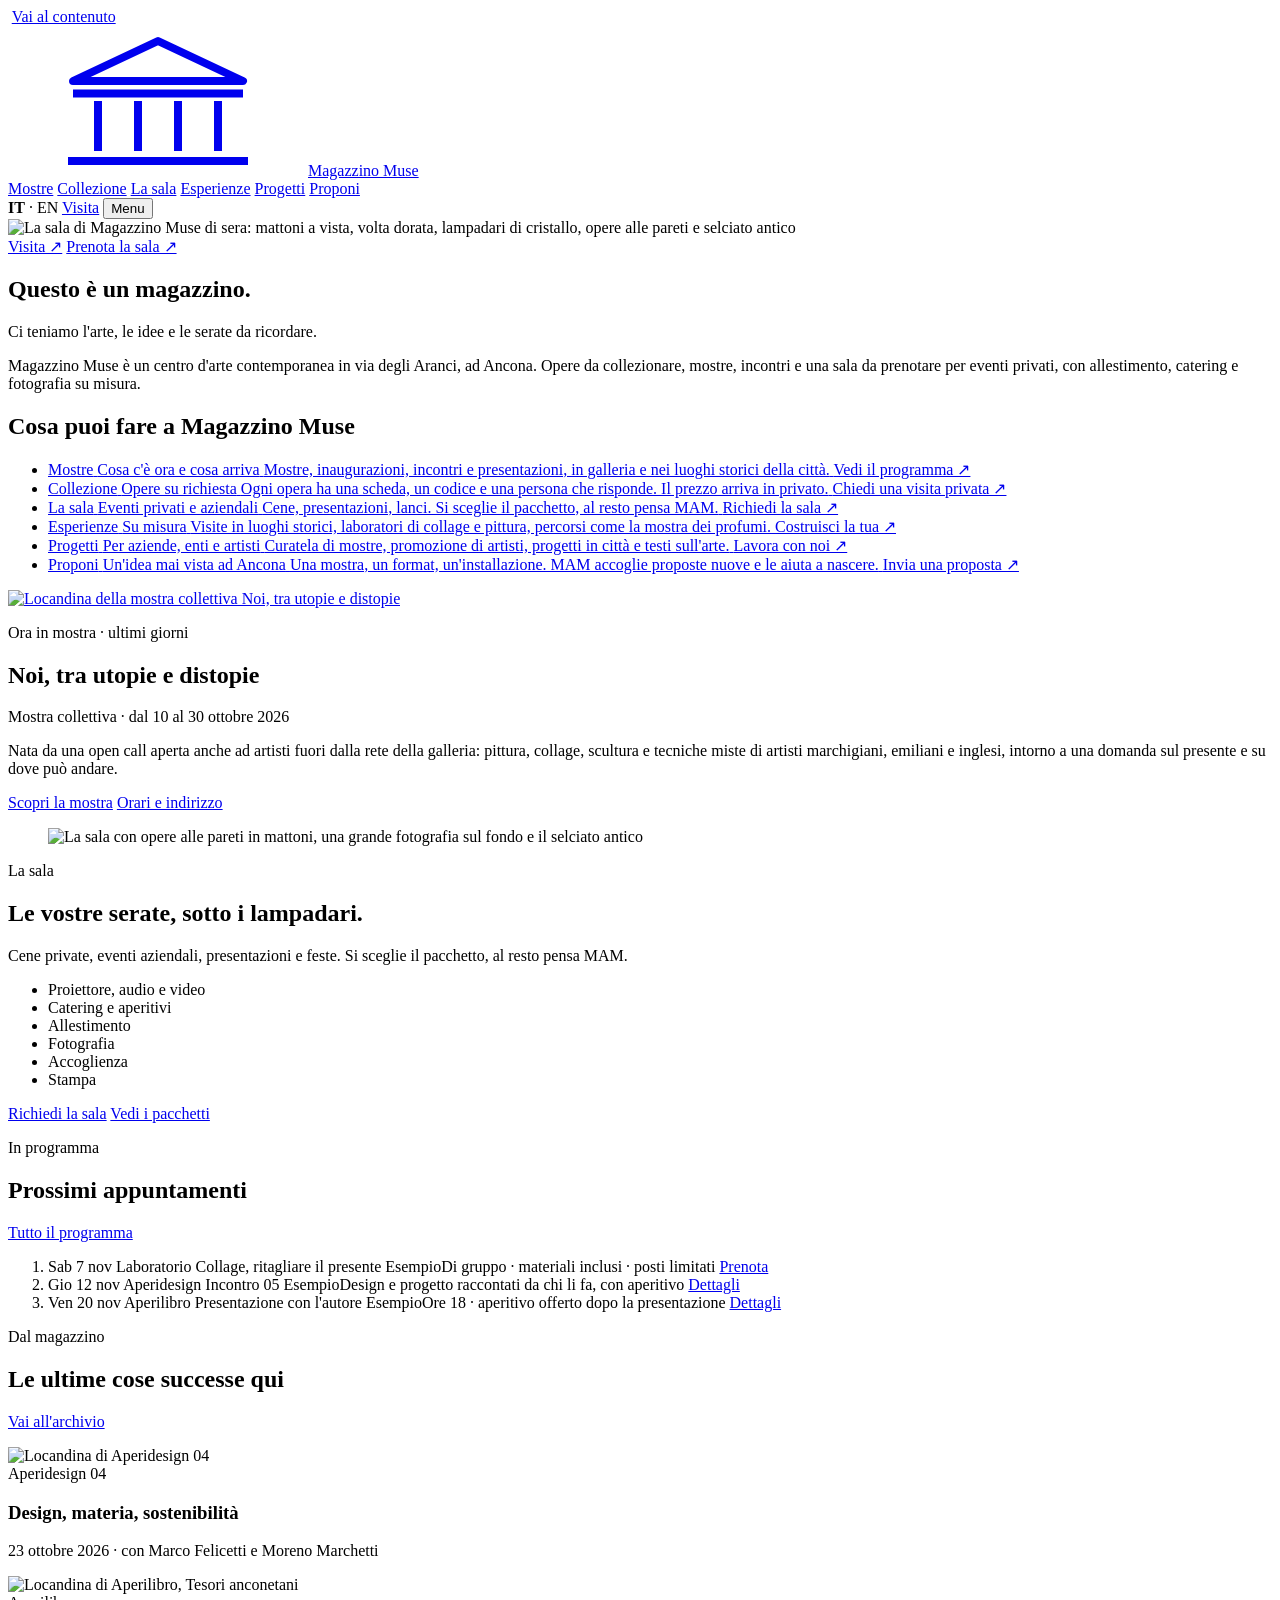
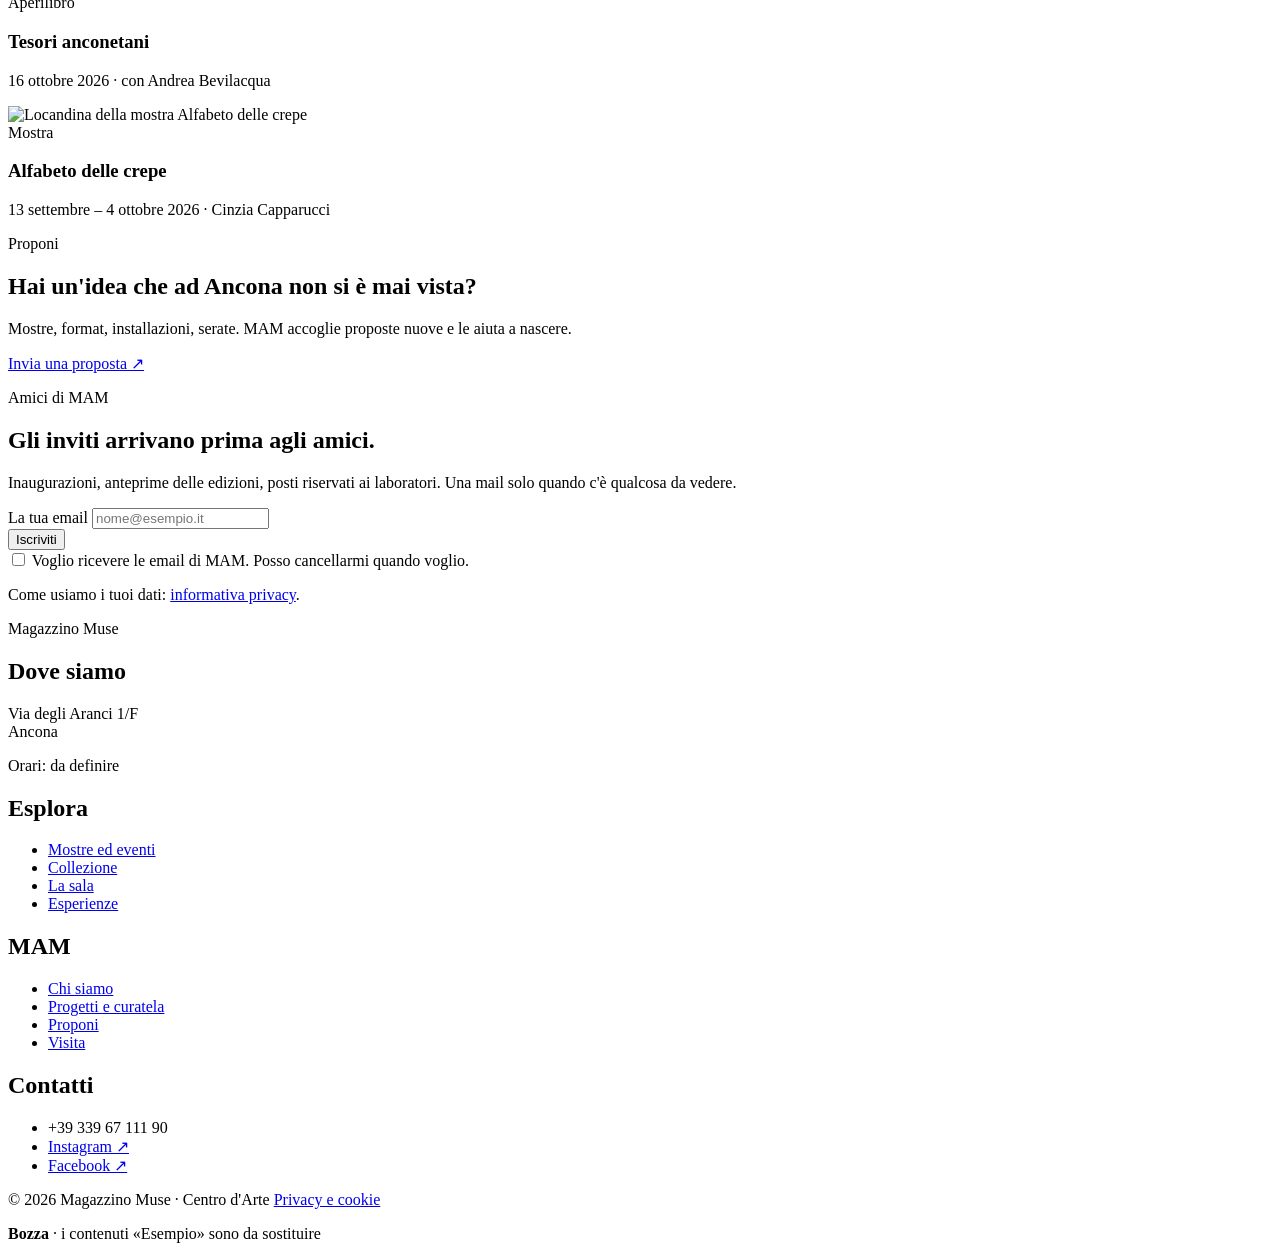
==== index.html @ 01284a5b "Anteprima del sito di Magazzino Muse Co-Authored-By: Claude Opus 5.5 <noreply@anthropic.com>" ====
<!doctype html>
<html lang="it">
<head>
<meta charset="utf-8">
<meta name="viewport" content="width=device-width, initial-scale=1, viewport-fit=cover">
<title>Magazzino Muse · Centro d'arte ad Ancona</title>
<meta name="description" content="Mostre, opere da collezionare, esperienze e una sala per eventi privati in via degli Aranci, ad Ancona.">
<meta name="robots" content="noindex, nofollow">
<meta name="referrer" content="strict-origin-when-cross-origin">
<meta http-equiv="Content-Security-Policy" content="default-src 'none'; script-src https://alelan122.github.io/mam-sito-anteprima/assets/; style-src https://alelan122.github.io/mam-sito-anteprima/assets/; font-src https://alelan122.github.io/mam-sito-anteprima/assets/; img-src https://alelan122.github.io/mam-sito-anteprima/img/; connect-src 'none'; form-action 'none'; base-uri 'none'; object-src 'none'; frame-src 'none'">
<link rel="preload" href="assets/fonts/bricolage-grotesque.woff2" as="font" type="font/woff2" crossorigin>
<link rel="stylesheet" href="assets/style.css">
<script src="assets/site.js" defer></script>
</head>
<body class="home">
<svg class="simboli" width="0" height="0" aria-hidden="true">
  <symbol id="tempio" viewBox="0 0 40 30">
    <path d="M3 11 L20 3 L37 11 Z M3 13.5 H37 M8 15 V25 M16 15 V25 M24 15 V25 M32 15 V25 M2 27 H38" fill="none" stroke="currentColor" stroke-width="1.6" stroke-linejoin="round"/>
  </symbol>
</svg>
<a class="salta" href="#contenuto">Vai al contenuto</a>
<noscript><p class="avviso-js">Per menu, filtri e moduli serve JavaScript. Puoi chiamarci al +39 339 67 111 90.</p></noscript>

<header class="testata" data-testata>
  <div class="wrap testata__riga">
    <a class="marchio" href="index.html" aria-label="Magazzino Muse, torna alla home">
      <svg aria-hidden="true"><use href="#tempio"/></svg><span>Magazzino Muse</span>
    </a>
    <nav class="nav" aria-label="Principale">
      <a href="mostre.html">Mostre</a>
      <a href="collezione.html">Collezione</a>
      <a href="sala.html">La sala</a>
      <a href="esperienze.html">Esperienze</a>
      <a href="progetti.html">Progetti</a>
      <a href="proponi.html">Proponi</a>
    </nav>
    <div class="testata__azioni">
      <span class="lingua" title="La versione inglese arriverà dopo"><b>IT</b> <span>· EN</span></span>
      <a class="pill pill--piccola" href="visita.html">Visita</a>
      <button class="menu-btn" type="button" aria-expanded="false" aria-controls="menu">Menu</button>
    </div>
  </div>
</header>

<div class="menu" id="menu" hidden>
  <div class="wrap menu__corpo">
    <ul class="menu__lista">
      <li><a href="mostre.html"><span>Mostre ed eventi</span><small>Cosa c'è ora e cosa arriva</small></a></li>
      <li><a href="collezione.html"><span>Collezione</span><small>Opere ed edizioni da collezionare</small></a></li>
      <li><a href="sala.html"><span>La sala</span><small>Eventi privati e aziendali</small></a></li>
      <li><a href="esperienze.html"><span>Esperienze</span><small>Laboratori, visite, percorsi su misura</small></a></li>
      <li><a href="progetti.html"><span>Progetti e curatela</span><small>Per aziende, enti e artisti</small></a></li>
      <li><a href="proponi.html"><span>Proponi</span><small>Open call e idee nuove</small></a></li>
    </ul>
    <div class="menu__lato">
      <a class="pill" href="visita.html">Visita ↗</a>
      <a class="pill" href="sala.html#richiesta">Prenota la sala ↗</a>
      <p>Via degli Aranci 1/F, Ancona<br>+39 339 67 111 90</p>
      <a class="freccia" href="chi-siamo.html">Chi siamo</a>
    </div>
  </div>
</div>

<main id="contenuto">
<section class="hero" aria-labelledby="t-hero">
  <img class="hero__foto" src="img/sala-volta.jpg" alt="La sala di Magazzino Muse di sera: mattoni a vista, volta dorata, lampadari di cristallo, opere alle pareti e selciato antico" fetchpriority="high">
  <div class="wrap hero__corpo">
    <div class="hero__azioni">
      <a class="pill" href="visita.html">Visita ↗</a>
      <a class="pill" href="sala.html#richiesta">Prenota la sala ↗</a>
    </div>
    <div>
      <h1 id="t-hero">Questo è un magazzino.</h1>
      <p class="hero__sotto">Ci teniamo l'arte, le idee e le serate da ricordare.</p>
      <p class="hero__intro">Magazzino Muse è un centro d'arte contemporanea in via degli Aranci, ad Ancona. Opere da collezionare, mostre, incontri e una sala da prenotare per eventi privati, con allestimento, catering e fotografia su misura.</p>
    </div>
  </div>
</section>

<section class="porte-fascia" aria-labelledby="t-porte">
  <h2 id="t-porte" class="solo-lettori">Cosa puoi fare a Magazzino Muse</h2>
  <div class="wrap">
    <ul class="porte">
      <li><a class="porta" href="mostre.html">
        <span class="etichetta">Mostre</span>
        <span class="porta__titolo">Cosa c'è ora e cosa arriva</span>
        <span class="porta__testo">Mostre, inaugurazioni, incontri e presentazioni, in galleria e nei luoghi storici della città.</span>
        <span class="pill pill--piccola">Vedi il programma ↗</span>
      </a></li>
      <li><a class="porta" href="collezione.html">
        <span class="etichetta">Collezione</span>
        <span class="porta__titolo">Opere su richiesta</span>
        <span class="porta__testo">Ogni opera ha una scheda, un codice e una persona che risponde. Il prezzo arriva in privato.</span>
        <span class="pill pill--piccola">Chiedi una visita privata ↗</span>
      </a></li>
      <li><a class="porta" href="sala.html">
        <span class="etichetta">La sala</span>
        <span class="porta__titolo">Eventi privati e aziendali</span>
        <span class="porta__testo">Cene, presentazioni, lanci. Si sceglie il pacchetto, al resto pensa MAM.</span>
        <span class="pill pill--piccola">Richiedi la sala ↗</span>
      </a></li>
      <li><a class="porta" href="esperienze.html">
        <span class="etichetta">Esperienze</span>
        <span class="porta__titolo">Su misura</span>
        <span class="porta__testo">Visite in luoghi storici, laboratori di collage e pittura, percorsi come la mostra dei profumi.</span>
        <span class="pill pill--piccola">Costruisci la tua ↗</span>
      </a></li>
      <li><a class="porta" href="progetti.html">
        <span class="etichetta">Progetti</span>
        <span class="porta__titolo">Per aziende, enti e artisti</span>
        <span class="porta__testo">Curatela di mostre, promozione di artisti, progetti in città e testi sull'arte.</span>
        <span class="pill pill--piccola">Lavora con noi ↗</span>
      </a></li>
      <li><a class="porta" href="proponi.html">
        <span class="etichetta">Proponi</span>
        <span class="porta__titolo">Un'idea mai vista ad Ancona</span>
        <span class="porta__testo">Una mostra, un format, un'installazione. MAM accoglie proposte nuove e le aiuta a nascere.</span>
        <span class="pill pill--piccola">Invia una proposta ↗</span>
      </a></li>
    </ul>
  </div>
</section>

<section class="sezione" aria-labelledby="t-ora">
  <div class="wrap ora__griglia">
    <a class="ora__locandina" href="mostre.html#ora" aria-label="Scopri la mostra Noi, tra utopie e distopie">
      <img src="img/locandina-noi.jpg" alt="Locandina della mostra collettiva Noi, tra utopie e distopie" loading="lazy">
    </a>
    <div class="ora__testo">
      <p class="etichetta"><span class="punto" aria-hidden="true"></span>Ora in mostra · ultimi giorni</p>
      <h2 id="t-ora" class="titolo">Noi, tra utopie e distopie</h2>
      <p class="meta">Mostra collettiva · dal 10 al 30 ottobre 2026</p>
      <p>Nata da una open call aperta anche ad artisti fuori dalla rete della galleria: pittura, collage, scultura e tecniche miste di artisti marchigiani, emiliani e inglesi, intorno a una domanda sul presente e su dove può andare.</p>
      <div class="azioni">
        <a class="pill pill--piena" href="mostre.html#ora">Scopri la mostra</a>
        <a class="freccia" href="visita.html"><span>Orari e indirizzo</span></a>
      </div>
    </div>
  </div>
</section>

<section class="sezione sezione--alt" aria-labelledby="t-sala">
  <div class="wrap split">
    <figure class="split__foto">
      <img src="img/sala-dettaglio.jpg" alt="La sala con opere alle pareti in mattoni, una grande fotografia sul fondo e il selciato antico" loading="lazy">
    </figure>
    <div class="split__testo">
      <p class="etichetta">La sala</p>
      <h2 id="t-sala" class="titolo">Le vostre serate, sotto i lampadari.</h2>
      <p>Cene private, eventi aziendali, presentazioni e feste. Si sceglie il pacchetto, al resto pensa MAM.</p>
      <ul class="servizi">
        <li>Proiettore, audio e video</li>
        <li>Catering e aperitivi</li>
        <li>Allestimento</li>
        <li>Fotografia</li>
        <li>Accoglienza</li>
        <li>Stampa</li>
      </ul>
      <div class="azioni">
        <a class="pill pill--piena" href="sala.html#richiesta">Richiedi la sala</a>
        <a class="freccia" href="sala.html#pacchetti"><span>Vedi i pacchetti</span></a>
      </div>
    </div>
  </div>
</section>

<section class="sezione" aria-labelledby="t-agenda">
  <div class="wrap">
    <div class="testa-sezione">
      <div>
        <p class="etichetta">In programma</p>
        <h2 id="t-agenda" class="titolo">Prossimi appuntamenti</h2>
      </div>
      <p class="testa-sezione__intro"><a class="freccia" href="mostre.html#programma"><span>Tutto il programma</span></a></p>
    </div>
    <ol class="righe">
      <li class="riga" data-serie="laboratori">
        <time datetime="2026-11-07">Sab 7 nov</time>
        <span class="serie">Laboratorio</span>
        <span class="riga__titolo">Collage, ritagliare il presente <span class="esempio">Esempio</span><span class="riga__info">Di gruppo · materiali inclusi · posti limitati</span></span>
        <a class="pill pill--piccola" href="esperienze.html#laboratori">Prenota</a>
      </li>
      <li class="riga" data-serie="aperidesign">
        <time datetime="2026-11-12">Gio 12 nov</time>
        <span class="serie">Aperidesign</span>
        <span class="riga__titolo">Incontro 05 <span class="esempio">Esempio</span><span class="riga__info">Design e progetto raccontati da chi li fa, con aperitivo</span></span>
        <a class="pill pill--piccola" href="mostre.html#programma">Dettagli</a>
      </li>
      <li class="riga" data-serie="aperilibro">
        <time datetime="2026-11-20">Ven 20 nov</time>
        <span class="serie">Aperilibro</span>
        <span class="riga__titolo">Presentazione con l'autore <span class="esempio">Esempio</span><span class="riga__info">Ore 18 · aperitivo offerto dopo la presentazione</span></span>
        <a class="pill pill--piccola" href="mostre.html#programma">Dettagli</a>
      </li>
    </ol>
  </div>
</section>

<section class="sezione sezione--alt" aria-labelledby="t-archivio">
  <div class="wrap">
    <div class="testa-sezione">
      <div>
        <p class="etichetta">Dal magazzino</p>
        <h2 id="t-archivio" class="titolo">Le ultime cose successe qui</h2>
      </div>
      <p class="testa-sezione__intro"><a class="freccia" href="mostre.html#archivio"><span>Vai all'archivio</span></a></p>
    </div>
    <div class="archivio">
      <article class="scheda" data-serie="aperidesign">
        <div class="scheda__img"><img src="img/post-aperidesign-04.jpg" alt="Locandina di Aperidesign 04" loading="lazy"></div>
        <span class="serie">Aperidesign 04</span>
        <h3 class="scheda__titolo">Design, materia, sostenibilità</h3>
        <p class="meta">23 ottobre 2026 · con Marco Felicetti e Moreno Marchetti</p>
      </article>
      <article class="scheda" data-serie="aperilibro">
        <div class="scheda__img"><img src="img/post-aperilibro.jpg" alt="Locandina di Aperilibro, Tesori anconetani" loading="lazy"></div>
        <span class="serie">Aperilibro</span>
        <h3 class="scheda__titolo">Tesori anconetani</h3>
        <p class="meta">16 ottobre 2026 · con Andrea Bevilacqua</p>
      </article>
      <article class="scheda" data-serie="mostre">
        <div class="scheda__img"><img src="img/post-alfabeto.jpg" alt="Locandina della mostra Alfabeto delle crepe" loading="lazy"></div>
        <span class="serie">Mostra</span>
        <h3 class="scheda__titolo">Alfabeto delle crepe</h3>
        <p class="meta">13 settembre – 4 ottobre 2026 · Cinzia Capparucci</p>
      </article>
    </div>
  </div>
</section>

<section class="sezione" aria-labelledby="t-invito">
  <div class="wrap invito__corpo">
    <div>
      <p class="etichetta">Proponi</p>
      <h2 id="t-invito" class="titolo">Hai un'idea che ad Ancona non si è mai vista?</h2>
    </div>
    <div class="amici__testo">
      <p>Mostre, format, installazioni, serate. MAM accoglie proposte nuove e le aiuta a nascere.</p>
      <div class="azioni"><a class="pill" href="proponi.html">Invia una proposta ↗</a></div>
    </div>
  </div>
</section>

<section class="sezione sezione--alt" id="amici" aria-labelledby="t-amici">
  <div class="wrap amici">
    <div class="amici__testo">
      <p class="etichetta">Amici di MAM</p>
      <h2 id="t-amici" class="titolo">Gli inviti arrivano prima agli amici.</h2>
      <p class="meta">Inaugurazioni, anteprime delle edizioni, posti riservati ai laboratori. Una mail solo quando c'è qualcosa da vedere.</p>
    </div>
    <form class="modulo" method="post" data-bozza="Grazie. Nella bozza il modulo non invia ancora nulla.">
      <div class="modulo-riga">
        <div class="campo">
          <label for="amici-email">La tua email</label>
          <input id="amici-email" name="email" type="email" autocomplete="email" placeholder="nome@esempio.it" required>
        </div>
        <button class="pill pill--piena" type="submit">Iscriviti</button>
      </div>
      <label class="consenso"><input type="checkbox" name="consenso-newsletter" required> Voglio ricevere le email di MAM. Posso cancellarmi quando voglio.</label>
      <p class="consenso">Come usiamo i tuoi dati: <a href="privacy.html">informativa privacy</a>.</p>
      <p class="esito" aria-live="polite"></p>
    </form>
  </div>
</section>
</main>

<footer class="piede">
  <div class="wrap">
    <p class="piede__marchio">Magazzino Muse</p>
    <div class="piede__griglia">
      <div>
        <h2>Dove siamo</h2>
        <p>Via degli Aranci 1/F<br>Ancona</p>
        <p class="piede__nota">Orari: da definire</p>
      </div>
      <div>
        <h2>Esplora</h2>
        <ul>
          <li><a href="mostre.html">Mostre ed eventi</a></li>
          <li><a href="collezione.html">Collezione</a></li>
          <li><a href="sala.html">La sala</a></li>
          <li><a href="esperienze.html">Esperienze</a></li>
        </ul>
      </div>
      <div>
        <h2>MAM</h2>
        <ul>
          <li><a href="chi-siamo.html">Chi siamo</a></li>
          <li><a href="progetti.html">Progetti e curatela</a></li>
          <li><a href="proponi.html">Proponi</a></li>
          <li><a href="visita.html">Visita</a></li>
        </ul>
      </div>
      <div>
        <h2>Contatti</h2>
        <ul>
          <li>+39 339 67 111 90</li>
          <li><a href="https://www.instagram.com/mam_magazzino_muse/" target="_blank" rel="noopener noreferrer">Instagram ↗</a></li>
          <li><a href="https://www.facebook.com/mam.magazzinomuse/" target="_blank" rel="noopener noreferrer">Facebook ↗</a></li>
        </ul>
      </div>
    </div>
    <div class="piede__fondo">
      <span>© 2026 Magazzino Muse · Centro d'Arte</span>
      <a href="privacy.html">Privacy e cookie</a>
    </div>
  </div>
</footer>

<p class="bozza"><b>Bozza</b><span> · i contenuti «Esempio» sono da sostituire</span></p>
</body>
</html>
---- assets/style.css ----
/* Magazzino Muse · bozza del sito
   Direzione "Cinematica": tutto scuro, foto a tutto schermo, un solo carattere,
   etichette oro, pillole a contorno, colonne divise da filetti sottili.
   I colori vengono dagli interni della galleria. */

/* Caratteri inclusi nel sito (niente richieste a Google Fonts). Licenza SIL Open Font License. */
@font-face {
  font-family: "Bricolage Grotesque";
  font-style: normal;
  font-weight: 300 700;
  font-display: swap;
  src: url("fonts/bricolage-grotesque.woff2") format("woff2");
}
@font-face {
  font-family: "Bodoni Moda";
  font-style: italic;
  font-weight: 400;
  font-display: swap;
  src: url("fonts/bodoni-moda.woff2") format("woff2");
}

:root {
  color-scheme: dark;

  /* Fondi e testi */
  --fondo: #17130F;         /* notte */
  --fondo-2: #1F1A16;       /* fasce alternate */
  --fondo-3: #29231E;       /* campi e superfici sollevate */
  --testo: #F7F4EF;         /* cristallo */
  --testo-2: rgba(247, 244, 239, 0.72);
  --testo-3: rgba(247, 244, 239, 0.52);
  --linea: rgba(247, 244, 239, 0.14);
  --linea-forte: rgba(247, 244, 239, 0.3);

  /* Materiali degli interni */
  --oro: #C4873F;           /* solo etichette e filetti */
  --mattone: #C09672;
  --noce: #714730;
  --malva: #96625F;
  --ferro: #221D19;
  --cristallo: #F7F4EF;
  --notte: #17130F;
  --errore: #E58D7C;
  --successo: #9CCBA5;

  /* Caratteri */
  --f-sans: "Bricolage Grotesque", "Helvetica Neue", Arial, sans-serif;
  --f-serif: "Bodoni Moda", Didot, "Bodoni 72", Georgia, serif;

  /* Spazi (scala 4/8) */
  --s-1: 4px; --s-2: 8px; --s-3: 12px; --s-4: 16px; --s-5: 24px; --s-6: 32px; --s-7: 48px; --s-8: 72px;
  --gutter: clamp(20px, 4vw, 48px);
  --max: 1320px;
  --raggio-campo: 10px;

  /* Movimento */
  --curva: cubic-bezier(0.32, 0.72, 0, 1);
  --rapido: 180ms;
}

/* ---------- Base ---------- */
*, *::before, *::after { box-sizing: border-box; }
html { -webkit-text-size-adjust: 100%; scroll-behavior: smooth; scroll-padding-top: 88px; background: var(--fondo); }
body {
  margin: 0;
  background: var(--fondo);
  color: var(--testo);
  font: 400 1.0625rem/1.55 var(--f-sans);
  -webkit-font-smoothing: antialiased;
}
body.menu-aperto { overflow: hidden; }
img { display: block; max-width: 100%; height: auto; }
a { color: inherit; }
h1, h2, h3, h4, p, figure { margin: 0; }
h1, h2, h3 { font-weight: 500; letter-spacing: -0.025em; line-height: 1.02; text-wrap: balance; }
b { font-weight: 600; }
[hidden] { display: none !important; }
:focus-visible { outline: 2px solid var(--oro); outline-offset: 3px; border-radius: 2px; }
.wrap {
  width: 100%;
  max-width: var(--max);
  margin-inline: auto;
  padding-left: max(var(--gutter), env(safe-area-inset-left, 0px));
  padding-right: max(var(--gutter), env(safe-area-inset-right, 0px));
}
.salta { position: absolute; left: -9999px; top: 0; }
.salta:focus { left: 16px; top: 16px; z-index: 100; background: var(--fondo-3); padding: 10px 14px; }
.simboli { position: absolute; width: 0; height: 0; overflow: hidden; }
.solo-lettori { position: absolute; width: 1px; height: 1px; overflow: hidden; clip: rect(0 0 0 0); white-space: nowrap; }

/* ---------- Testi ricorrenti ---------- */
.etichetta {
  display: inline-flex; align-items: center; gap: var(--s-2);
  font: 500 0.74rem/1.3 var(--f-sans); letter-spacing: 0.1em; text-transform: uppercase;
  color: var(--oro);
}
.punto { width: 8px; height: 8px; border-radius: 50%; background: var(--malva); box-shadow: 0 0 0 4px rgba(150, 98, 95, 0.28); }
.titolo { font-size: clamp(2rem, 4.4vw, 3.6rem); margin-top: var(--s-3); }
.titolo--solo { margin: 0 0 clamp(28px, 4vw, 40px); }
.meta { font-size: 0.95rem; color: var(--testo-2); }
.meta--spazio { margin-top: var(--s-4); }
.esempio {
  display: inline-block; vertical-align: middle; margin-left: var(--s-2);
  font: 600 0.64rem/1 var(--f-sans); letter-spacing: 0.08em; text-transform: uppercase;
  padding: 4px 6px; border: 1px dashed currentColor; border-radius: 4px; color: var(--mattone);
}

/* ---------- Pillole e link ---------- */
.pill {
  display: inline-flex; align-items: center; justify-content: center; gap: 0.4em;
  min-height: 44px; padding: 0 20px;
  border: 1.5px solid currentColor; border-radius: 999px; background: transparent; color: var(--testo);
  font: 600 0.76rem/1 var(--f-sans); letter-spacing: 0.06em; text-transform: uppercase;
  text-decoration: none; white-space: nowrap; cursor: pointer;
  transition: background-color var(--rapido) var(--curva), color var(--rapido) var(--curva), border-color var(--rapido) var(--curva);
}
.pill:hover { background: var(--cristallo); color: var(--notte); border-color: var(--cristallo); }
.pill--piena { background: var(--cristallo); color: var(--notte); border-color: var(--cristallo); }
.pill--piena:hover { background: var(--oro); color: var(--notte); border-color: var(--oro); }
.pill--piccola { min-height: 40px; padding: 0 16px; font-size: 0.7rem; }
.freccia {
  display: inline-flex; align-items: center; gap: 0.35em; min-height: 40px;
  font-weight: 600; font-size: 0.92rem; text-decoration: none;
}
.freccia::after { content: "→"; transition: transform var(--rapido) var(--curva); }
.freccia:hover::after { transform: translateX(4px); }
.freccia span { border-bottom: 1px solid var(--linea-forte); }
.freccia:hover span { border-color: var(--cristallo); }
.azioni { display: flex; flex-wrap: wrap; align-items: center; gap: var(--s-3) var(--s-5); margin-top: var(--s-3); }

/* ---------- Testata ---------- */
.testata {
  position: sticky; top: 0; z-index: 40;
  background: rgba(23, 19, 15, 0.9);
  -webkit-backdrop-filter: saturate(1.3) blur(12px); backdrop-filter: saturate(1.3) blur(12px);
  border-bottom: 1px solid var(--linea); color: var(--testo);
  transition: background-color var(--rapido) var(--curva), border-color var(--rapido) var(--curva);
}
.testata__riga { display: flex; align-items: center; justify-content: space-between; gap: var(--s-5); min-height: 72px; }
.marchio {
  display: inline-flex; align-items: center; gap: 10px; min-height: 44px;
  font-weight: 600; font-size: 0.84rem; letter-spacing: 0.12em; text-transform: uppercase;
  text-decoration: none; white-space: nowrap;
}
.marchio svg { width: 32px; height: 24px; flex: none; }
.nav { display: flex; gap: clamp(16px, 2vw, 28px); }
.nav a {
  position: relative; padding: 12px 0;
  font-size: 0.78rem; font-weight: 500; letter-spacing: 0.08em; text-transform: uppercase;
  text-decoration: none; color: var(--testo-2); transition: color var(--rapido) var(--curva);
}
.nav a::after {
  content: ""; position: absolute; left: 0; right: 0; bottom: 6px; height: 1px; background: var(--oro);
  transform: scaleX(0); transform-origin: left; transition: transform var(--rapido) var(--curva);
}
.nav a:hover, .nav a[aria-current="page"] { color: var(--testo); }
.nav a:hover::after, .nav a[aria-current="page"]::after { transform: scaleX(1); }
.testata__azioni { display: flex; align-items: center; gap: var(--s-4); }
.lingua { font-size: 0.76rem; letter-spacing: 0.08em; white-space: nowrap; }
.lingua span { color: var(--testo-3); }
.menu-btn {
  display: none; min-height: 40px; padding: 0 16px; border-radius: 999px;
  border: 1.5px solid currentColor; background: transparent; color: inherit;
  font: 600 0.7rem/1 var(--f-sans); letter-spacing: 0.06em; text-transform: uppercase; cursor: pointer;
}
/* Sulla home la testata sta sopra la foto e diventa piena quando la foto finisce */
.home .testata { position: fixed; left: 0; right: 0; background: transparent; -webkit-backdrop-filter: none; backdrop-filter: none; border-color: transparent; }
.home .testata.solida, .menu-aperto .testata { background: rgba(23, 19, 15, 0.94); -webkit-backdrop-filter: saturate(1.3) blur(12px); backdrop-filter: saturate(1.3) blur(12px); border-color: var(--linea); }
.home .testata .nav a { color: rgba(247, 244, 239, 0.86); }
.home .testata .nav a:hover, .home .testata .nav a[aria-current="page"] { color: var(--testo); }

/* Menu a tutto schermo (sotto i 1080px) */
.menu { position: fixed; inset: 0; z-index: 35; overflow-y: auto; padding-top: 72px; background: var(--fondo); }
.menu__corpo { display: grid; grid-template-columns: minmax(0, 2fr) minmax(0, 1fr); gap: var(--s-7); padding-block: var(--s-6) var(--s-8); }
.menu__lista { list-style: none; margin: 0; padding: 0; border-top: 1px solid var(--linea); }
.menu__lista a { display: grid; gap: 4px; padding: 18px 0; border-bottom: 1px solid var(--linea); text-decoration: none; }
.menu__lista span { font-size: clamp(1.8rem, 4vw, 2.8rem); letter-spacing: -0.03em; line-height: 1.05; transition: color var(--rapido) var(--curva); }
.menu__lista small { font-size: 0.92rem; color: var(--testo-2); }
.menu__lista a:hover span { color: var(--oro); }
.menu__lato { display: grid; gap: var(--s-4); align-content: start; justify-items: start; color: var(--testo-2); }

/* ---------- Sezioni ---------- */
.sezione { padding-block: clamp(64px, 9vw, 120px); }
.sezione--alt { background: var(--fondo-2); }
.testa-sezione { display: grid; grid-template-columns: minmax(0, 1fr) minmax(0, 1fr); gap: var(--s-5) var(--s-7); align-items: end; margin-bottom: clamp(32px, 5vw, 56px); }
.testa-sezione__intro { justify-self: end; max-width: 46ch; color: var(--testo-2); }

/* ---------- Home: apertura ---------- */
.hero { position: relative; isolation: isolate; overflow: hidden; display: grid; align-items: end; min-height: clamp(600px, 92svh, 940px); background: var(--fondo); }
.hero__foto { position: absolute; inset: 0; z-index: -2; width: 100%; height: 100%; object-fit: cover; object-position: 50% 30%; }
.hero::before { content: ""; position: absolute; inset: 0; z-index: -1; background: linear-gradient(180deg, rgba(23, 19, 15, 0.62) 0%, rgba(23, 19, 15, 0.06) 26%, rgba(23, 19, 15, 0.24) 54%, rgba(23, 19, 15, 0.9) 100%); }
.hero__corpo { display: grid; grid-template-columns: minmax(0, 1fr) minmax(0, 2.3fr); gap: var(--s-6); align-items: end; padding-top: 140px; padding-bottom: clamp(40px, 5vw, 64px); }
.hero__azioni { display: grid; gap: var(--s-3); justify-items: start; }
.hero h1 { font-size: clamp(3rem, 8.4vw, 8rem); line-height: 0.88; letter-spacing: -0.04em; max-width: 9ch; margin-bottom: var(--s-5); }
.hero__sotto { font-size: clamp(1.15rem, 2vw, 1.6rem); line-height: 1.25; max-width: 30ch; margin-bottom: var(--s-3); }
.hero__intro { max-width: 54ch; font-size: 0.98rem; color: rgba(247, 244, 239, 0.88); }

/* ---------- Home: le porte della vetrina, attaccate alla foto ---------- */
.porte-fascia { background: var(--fondo-2); }
.porte { list-style: none; margin: 0; padding: 0; display: grid; grid-template-columns: repeat(3, minmax(0, 1fr)); }
.porte li { border-top: 1px solid var(--oro); }
.porte li:not(:nth-child(3n + 1)) { border-left: 1px solid var(--linea); }
.porta {
  display: grid; gap: var(--s-3); align-content: start; height: 100%;
  padding: clamp(28px, 3vw, 40px) clamp(20px, 2.6vw, 36px) clamp(32px, 3.4vw, 44px);
  text-decoration: none; transition: background-color var(--rapido) var(--curva);
}
.porta:hover { background: rgba(247, 244, 239, 0.035); }
.porta__titolo { font-size: clamp(1.35rem, 2vw, 1.6rem); font-weight: 500; letter-spacing: -0.02em; line-height: 1.1; }
.porta__testo { max-width: 38ch; font-size: 0.92rem; color: var(--testo-2); }
.porta .pill { justify-self: start; margin-top: var(--s-2); }
.porta:hover .pill { background: var(--cristallo); color: var(--notte); border-color: var(--cristallo); }

/* ---------- Home: ora in mostra ---------- */
.ora__griglia { display: grid; grid-template-columns: minmax(0, 5fr) minmax(0, 7fr); gap: clamp(32px, 6vw, 96px); align-items: center; }
.ora__locandina { display: block; max-width: 420px; transition: transform var(--rapido) var(--curva); }
.ora__locandina:hover { transform: translateY(-4px); }
.ora__locandina img { width: 100%; aspect-ratio: 728 / 1029; object-fit: cover; }
.ora__testo { display: grid; gap: var(--s-4); max-width: 58ch; }
.ora__testo p:not(.etichetta):not(.meta) { color: var(--testo-2); }

/* ---------- Foto + testo ---------- */
.split { display: grid; grid-template-columns: minmax(0, 7fr) minmax(0, 5fr); gap: clamp(32px, 6vw, 88px); align-items: center; }
.split--inverti > :first-child { order: 2; }
.split__foto img { width: 100%; aspect-ratio: 4 / 3; object-fit: cover; }
.split__testo { display: grid; gap: var(--s-4); max-width: 52ch; }
.split__testo > p:not(.etichetta) { color: var(--testo-2); }
.servizi { list-style: none; margin: var(--s-2) 0 0; padding: 0; display: grid; grid-template-columns: repeat(2, minmax(0, 1fr)); column-gap: var(--s-5); }
.servizi li { display: flex; align-items: baseline; gap: 10px; padding: 12px 0; border-top: 1px solid var(--linea); font-size: 0.96rem; }
.servizi li::before { content: ""; flex: none; width: 5px; height: 5px; border-radius: 50%; background: var(--oro); transform: translateY(-2px); }

/* ---------- Agenda ---------- */
.righe { list-style: none; margin: 0; padding: 0; border-top: 1px solid var(--linea); }
.riga { display: grid; grid-template-columns: 120px 150px minmax(0, 1fr) auto; gap: var(--s-3) var(--s-5); align-items: center; padding: 20px 0; border-bottom: 1px solid var(--linea); }
.riga time { font-weight: 600; font-size: 0.95rem; }
.riga__titolo { font-size: 1.2rem; font-weight: 500; letter-spacing: -0.01em; }
.riga__info { display: block; margin-top: 2px; font-size: 0.9rem; font-weight: 400; letter-spacing: 0; color: var(--testo-2); }
.serie { display: inline-flex; align-items: center; gap: var(--s-2); font-size: 0.74rem; font-weight: 500; letter-spacing: 0.08em; text-transform: uppercase; color: var(--testo-2); }
.serie::before { content: ""; flex: none; width: 9px; height: 9px; border-radius: 50%; background: var(--colore-serie, var(--cristallo)); }
[data-serie="mostre"] { --colore-serie: var(--cristallo); }
[data-serie="aperidesign"] { --colore-serie: var(--oro); }
[data-serie="aperilibro"] { --colore-serie: var(--mattone); }
[data-serie="laboratori"] { --colore-serie: var(--malva); }
[data-serie="incontri"] { --colore-serie: #A0704F; }
[data-serie="teatro"] { --colore-serie: #6F8090; }
.vuoto { padding: var(--s-6) 0; color: var(--testo-2); }

/* ---------- Archivio ---------- */
.archivio { display: grid; grid-template-columns: repeat(3, minmax(0, 1fr)); gap: var(--s-7) var(--s-5); }
.scheda { display: grid; gap: var(--s-3); align-content: start; }
.scheda__img { aspect-ratio: 3 / 4; overflow: hidden; background: var(--fondo-3); }
.scheda__img img { width: 100%; height: 100%; object-fit: cover; object-position: top; transition: transform 400ms var(--curva); }
.scheda:hover .scheda__img img { transform: scale(1.02); }
.scheda__img--vuota { display: grid; place-items: center; padding: var(--s-5); border-top: 2px solid var(--colore-serie, var(--oro)); text-align: center; font-size: clamp(1.3rem, 2.2vw, 1.8rem); font-weight: 500; letter-spacing: -0.02em; line-height: 1.1; color: var(--testo-2); }
.scheda__titolo { font-size: 1.25rem; font-weight: 500; letter-spacing: -0.015em; line-height: 1.15; }

/* ---------- Invito (proponi) ---------- */
.invito__corpo { display: grid; grid-template-columns: minmax(0, 8fr) minmax(0, 4fr); gap: var(--s-6); align-items: end; padding-top: clamp(32px, 4vw, 48px); border-top: 1px solid var(--oro); }
.invito__corpo p:not(.etichetta) { color: var(--testo-2); max-width: 44ch; }

/* ---------- Testa delle pagine interne ---------- */
.pagina-testa { padding-top: clamp(48px, 7vw, 96px); padding-bottom: clamp(32px, 5vw, 56px); border-bottom: 1px solid var(--linea); }
.pagina-testa__griglia { display: grid; grid-template-columns: minmax(0, 7fr) minmax(0, 5fr); gap: var(--s-6); align-items: end; }
.pagina-testa h1 { font-size: clamp(2.8rem, 7vw, 6rem); line-height: 0.92; letter-spacing: -0.04em; margin-top: var(--s-3); }
.intro { max-width: 44ch; font-size: clamp(1.05rem, 1.6vw, 1.3rem); line-height: 1.4; color: var(--testo-2); }
.indice { display: flex; flex-wrap: wrap; align-items: center; gap: var(--s-2); margin-top: var(--s-6); }
.indice__nome { margin-right: var(--s-2); font-size: 0.8rem; color: var(--testo-3); }
.indice a, .filtro {
  display: inline-flex; align-items: center; min-height: 40px; padding: 0 16px;
  border: 1px solid var(--linea-forte); border-radius: 999px; background: transparent; color: var(--testo);
  font: 500 0.88rem/1 var(--f-sans); text-decoration: none; cursor: pointer;
  transition: border-color var(--rapido) var(--curva), background-color var(--rapido) var(--curva), color var(--rapido) var(--curva);
}
.indice a:hover, .filtro:hover { border-color: var(--cristallo); }
.filtro[aria-pressed="true"] { background: var(--cristallo); color: var(--notte); border-color: var(--cristallo); }
.filtri { display: flex; flex-wrap: wrap; gap: var(--s-2); margin-bottom: var(--s-6); }
.fascia-foto { position: relative; }
.fascia-foto img { width: 100%; aspect-ratio: 21 / 9; object-fit: cover; }

/* ---------- Colonne, opere, info ---------- */
.carte { display: grid; grid-template-columns: repeat(3, minmax(0, 1fr)); }
.carte--quattro { grid-template-columns: repeat(4, minmax(0, 1fr)); }
.carta { display: grid; gap: var(--s-3); align-content: start; padding: clamp(24px, 2.6vw, 32px) clamp(20px, 2.4vw, 32px) clamp(28px, 3vw, 36px); border-top: 1px solid var(--oro); }
.carta + .carta { border-left: 1px solid var(--linea); }
.carta h3 { font-size: 1.4rem; letter-spacing: -0.02em; line-height: 1.1; }
.carta p { font-size: 0.94rem; color: var(--testo-2); }
.carta ul { margin: 0; padding-left: 1.1em; font-size: 0.92rem; color: var(--testo-2); display: grid; gap: 4px; }
.carta__prezzo { margin-top: var(--s-2); font-weight: 600; color: var(--testo) !important; }
.carta .pill { justify-self: start; }
.elenco-semplice { display: grid; grid-template-columns: repeat(2, minmax(0, 1fr)); gap: var(--s-6) var(--s-7); }
.elenco-semplice > div { display: grid; gap: var(--s-2); align-content: start; padding-top: var(--s-4); border-top: 1px solid var(--linea-forte); }
.elenco-semplice h3 { font-size: 1.4rem; }
.elenco-semplice p:not(.etichetta) { color: var(--testo-2); }

.opere { display: grid; grid-template-columns: repeat(3, minmax(0, 1fr)); gap: var(--s-7) var(--s-5); }
.opera { display: grid; gap: var(--s-2); align-content: start; }
.opera__cornice { aspect-ratio: 4 / 5; padding: clamp(18px, 2.4vw, 28px); margin-bottom: var(--s-3); background: var(--fondo-3); }
.opera__tela { display: grid; place-items: center; width: 100%; height: 100%; outline: 1px solid var(--oro); outline-offset: 6px; background: linear-gradient(160deg, var(--c1, var(--mattone)), var(--c2, var(--noce))); }
.tela-mattone { --c1: #C09672; --c2: #714730; }
.tela-ferro { --c1: #3A332D; --c2: #17130F; }
.tela-malva { --c1: #96625F; --c2: #C4873F; }
.tela-intonaco { --c1: #EEE6DA; --c2: #C09672; }
.tela-oro { --c1: #C4873F; --c2: #714730; }
.tela-notte { --c1: #221D19; --c2: #96625F; }
.opera__tela span { padding: 6px 10px; border-radius: 999px; background: rgba(23, 19, 15, 0.78); font-size: 0.76rem; color: var(--testo); }
.opera__titolo { font: italic 400 1.45rem/1.15 var(--f-serif); }
.opera__artista { font-weight: 500; }
.codice { font-size: 0.74rem; font-weight: 500; letter-spacing: 0.1em; text-transform: uppercase; color: var(--oro); }

.info { display: grid; grid-template-columns: repeat(4, minmax(0, 1fr)); gap: var(--s-6) var(--s-5); margin: 0; }
.info div { display: grid; gap: var(--s-2); align-content: start; padding-top: var(--s-4); border-top: 1px solid var(--oro); }
.info dt { font-size: 0.74rem; font-weight: 500; letter-spacing: 0.1em; text-transform: uppercase; color: var(--oro); }
.info dd { margin: 0; font-size: 1.05rem; }

.passi { list-style: none; margin: 0; padding: 0; counter-reset: passo; display: grid; grid-template-columns: repeat(3, minmax(0, 1fr)); gap: var(--s-5); }
.passi li { counter-increment: passo; display: grid; gap: var(--s-2); align-content: start; padding-top: var(--s-4); border-top: 1px solid var(--oro); }
.passi li::before { content: counter(passo, decimal-leading-zero); font-size: 0.8rem; font-weight: 500; letter-spacing: 0.1em; color: var(--oro); }
.passi h3 { font-size: 1.3rem; }
.passi p { color: var(--testo-2); }

/* ---------- Moduli ---------- */
.modulo { display: grid; gap: var(--s-5); }
.modulo__griglia { display: grid; grid-template-columns: repeat(2, minmax(0, 1fr)); gap: var(--s-4) var(--s-5); }
.campo { display: grid; gap: 6px; align-content: start; }
.campo--largo { grid-column: 1 / -1; }
.campo label, .campo legend { font-size: 0.84rem; font-weight: 500; color: var(--testo-2); }
fieldset.campo { margin: 0; padding: 0; border: 0; }
.modulo input:not([type="checkbox"]):not([type="radio"]), .modulo select, .modulo textarea {
  width: 100%; min-height: 48px; padding: 12px 14px;
  font: inherit; font-size: 1rem; color: var(--testo);
  background: var(--fondo-3); border: 1px solid var(--linea-forte); border-radius: var(--raggio-campo);
  transition: border-color var(--rapido) var(--curva), box-shadow var(--rapido) var(--curva);
}
.modulo input::placeholder, .modulo textarea::placeholder { color: var(--testo-3); }
.modulo input:hover, .modulo select:hover, .modulo textarea:hover { border-color: rgba(247, 244, 239, 0.5); }
.modulo input:focus-visible, .modulo select:focus-visible, .modulo textarea:focus-visible { outline: none; border-color: var(--oro); box-shadow: 0 0 0 3px rgba(196, 135, 63, 0.3); }
.modulo input:user-invalid, .modulo select:user-invalid, .modulo textarea:user-invalid { border-color: var(--errore); }
.modulo textarea { min-height: 128px; resize: vertical; }
.modulo-riga { display: flex; flex-wrap: wrap; align-items: end; gap: var(--s-3); }
.modulo-riga .campo { flex: 1 1 260px; }
.scelte { display: flex; flex-wrap: wrap; gap: var(--s-2); }
.scelta { position: relative; }
.scelta input { position: absolute; opacity: 0; pointer-events: none; }
.scelta span {
  display: inline-flex; align-items: center; min-height: 40px; padding: 0 14px;
  border: 1px solid var(--linea-forte); border-radius: 999px; font-size: 0.9rem; cursor: pointer;
  transition: background-color var(--rapido) var(--curva), color var(--rapido) var(--curva), border-color var(--rapido) var(--curva);
}
.scelta span:hover { border-color: var(--cristallo); }
.scelta input:checked + span { background: var(--cristallo); color: var(--notte); border-color: var(--cristallo); }
.scelta input:focus-visible + span { outline: 2px solid var(--oro); outline-offset: 2px; }
.consenso { display: flex; gap: 10px; align-items: flex-start; font-size: 0.86rem; color: var(--testo-2); }
.consenso input { flex: none; width: 20px; height: 20px; margin: 2px 0 0; accent-color: var(--oro); }
.consenso a { color: var(--testo); text-underline-offset: 3px; }
.avviso-js { margin: 0; padding: 12px var(--gutter); background: var(--malva); color: var(--cristallo); font-size: 0.9rem; text-align: center; }
.esito { min-height: 1.4em; font-size: 0.95rem; }
.esito.ok { color: var(--successo); }
.amici { display: grid; grid-template-columns: minmax(0, 1fr) minmax(0, 1fr); gap: var(--s-7); align-items: end; }
.amici__testo { display: grid; gap: var(--s-4); }

/* ---------- Piede ---------- */
.piede { padding-block: clamp(56px, 7vw, 96px) 40px; background: var(--fondo-2); border-top: 1px solid var(--oro); }
.piede__marchio { margin-bottom: var(--s-7); font-size: clamp(2.4rem, 6vw, 5rem); font-weight: 500; letter-spacing: -0.045em; line-height: 0.9; }
.piede__griglia { display: grid; grid-template-columns: minmax(0, 1.4fr) repeat(3, minmax(0, 1fr)); gap: var(--s-6); }
.piede h2 { margin-bottom: var(--s-4); font-size: 0.74rem; font-weight: 500; letter-spacing: 0.1em; text-transform: uppercase; color: var(--oro); }
.piede ul { list-style: none; margin: 0; padding: 0; display: grid; gap: 10px; color: var(--testo-2); }
.piede p { color: var(--testo-2); }
.piede a { text-decoration: none; color: var(--testo-2); transition: color var(--rapido) var(--curva); }
.piede a:hover { color: var(--testo); }
.piede__nota { margin-top: var(--s-3); }
.piede__fondo { display: flex; flex-wrap: wrap; justify-content: space-between; gap: var(--s-3); margin-top: var(--s-8); padding-top: var(--s-5); border-top: 1px solid var(--linea); font-size: 0.85rem; color: var(--testo-3); }

/* Etichetta fissa della bozza */
.bozza {
  position: fixed; z-index: 50;
  left: max(16px, env(safe-area-inset-left, 0px)); bottom: max(16px, env(safe-area-inset-bottom, 0px));
  padding: 8px 12px; border-radius: 999px; background: var(--malva); color: var(--cristallo);
  font-size: 0.75rem; font-weight: 500; box-shadow: 0 6px 20px rgba(0, 0, 0, 0.35);
}

/* ---------- Schermi più stretti ---------- */
@media (max-width: 1080px) {
  .nav, .lingua { display: none; }
  .menu-btn { display: inline-flex; align-items: center; }
}
@media (max-width: 900px) {
  .testa-sezione, .ora__griglia, .split, .invito__corpo, .amici, .pagina-testa__griglia, .menu__corpo { grid-template-columns: minmax(0, 1fr); }
  .testa-sezione__intro { justify-self: start; }
  .ora__locandina { max-width: 280px; }
  .split--inverti > :first-child { order: 0; }
  .porte { grid-template-columns: repeat(2, minmax(0, 1fr)); }
  .porte li:not(:nth-child(3n + 1)) { border-left: 0; }
  .porte li:nth-child(2n) { border-left: 1px solid var(--linea); }
  .carte { grid-template-columns: minmax(0, 1fr); }
  .carta + .carta { border-left: 0; }
  .carte--quattro { grid-template-columns: repeat(2, minmax(0, 1fr)); }
  .carte--quattro .carta:nth-child(2n) { border-left: 1px solid var(--linea); }
  .opere, .info { grid-template-columns: repeat(2, minmax(0, 1fr)); }
  .piede__griglia { grid-template-columns: repeat(2, minmax(0, 1fr)); }
}
@media (max-width: 760px) {
  .hero__corpo { grid-template-columns: minmax(0, 1fr); padding-top: 120px; }
  .hero__azioni { order: 2; display: flex; flex-wrap: wrap; }
  .riga { grid-template-columns: minmax(0, 1fr) auto; }
  .riga time, .riga .serie { grid-column: 1; }
  .riga__titolo { grid-column: 1 / -1; }
  .riga .pill { grid-column: 2; grid-row: 1 / 3; align-self: start; }
  .passi, .elenco-semplice, .modulo__griglia { grid-template-columns: minmax(0, 1fr); }
}
@media (max-width: 640px) {
  .porte { grid-template-columns: minmax(0, 1fr); }
  .porte li:nth-child(2n) { border-left: 0; }
  .archivio { grid-template-columns: minmax(0, 1fr); }
  .scheda { grid-template-columns: 120px minmax(0, 1fr); column-gap: var(--s-4); }
  .scheda__img { grid-row: span 3; }
  .carte--quattro, .opere, .info, .piede__griglia, .servizi { grid-template-columns: minmax(0, 1fr); }
  .carte--quattro .carta:nth-child(2n) { border-left: 0; }
  .testata__azioni .pill { display: none; }
  .bozza span { display: none; }
}
@media (prefers-reduced-motion: reduce) {
  html { scroll-behavior: auto; }
  *, *::before, *::after { transition: none !important; animation: none !important; }
}
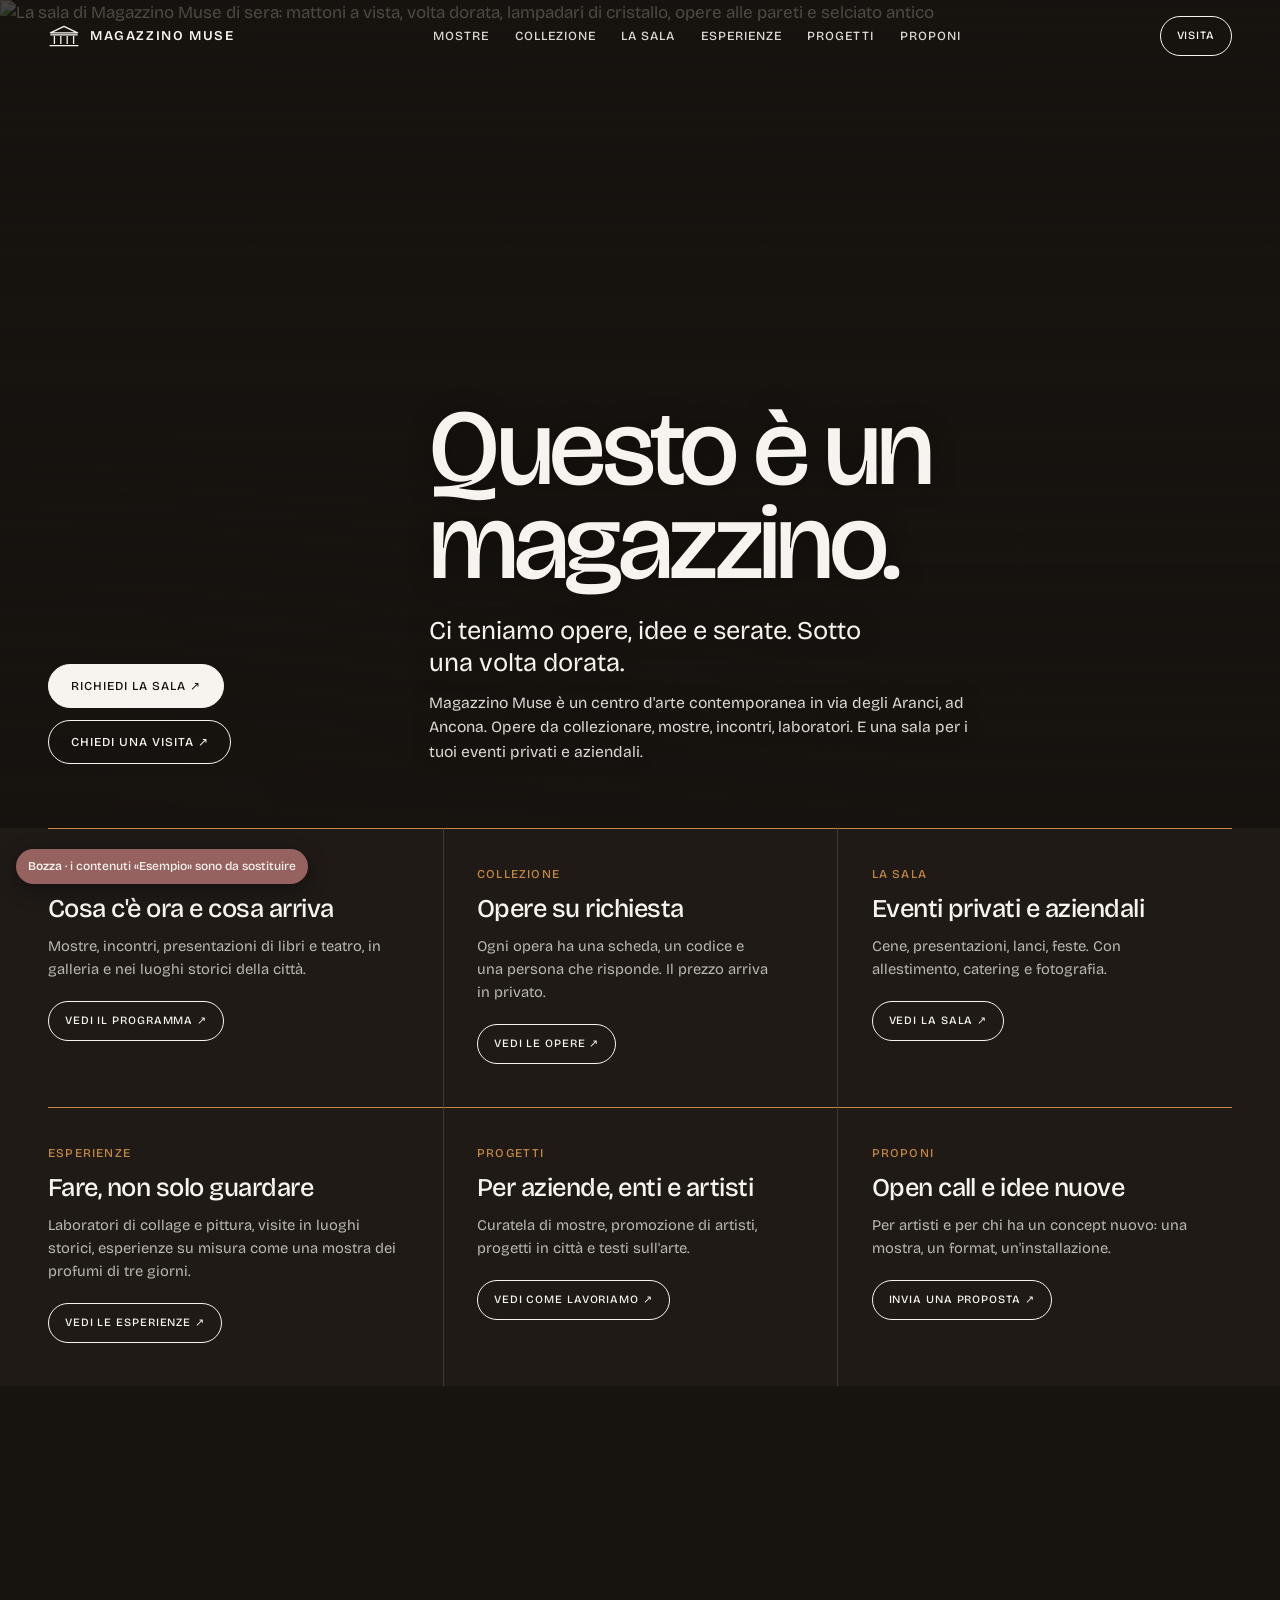
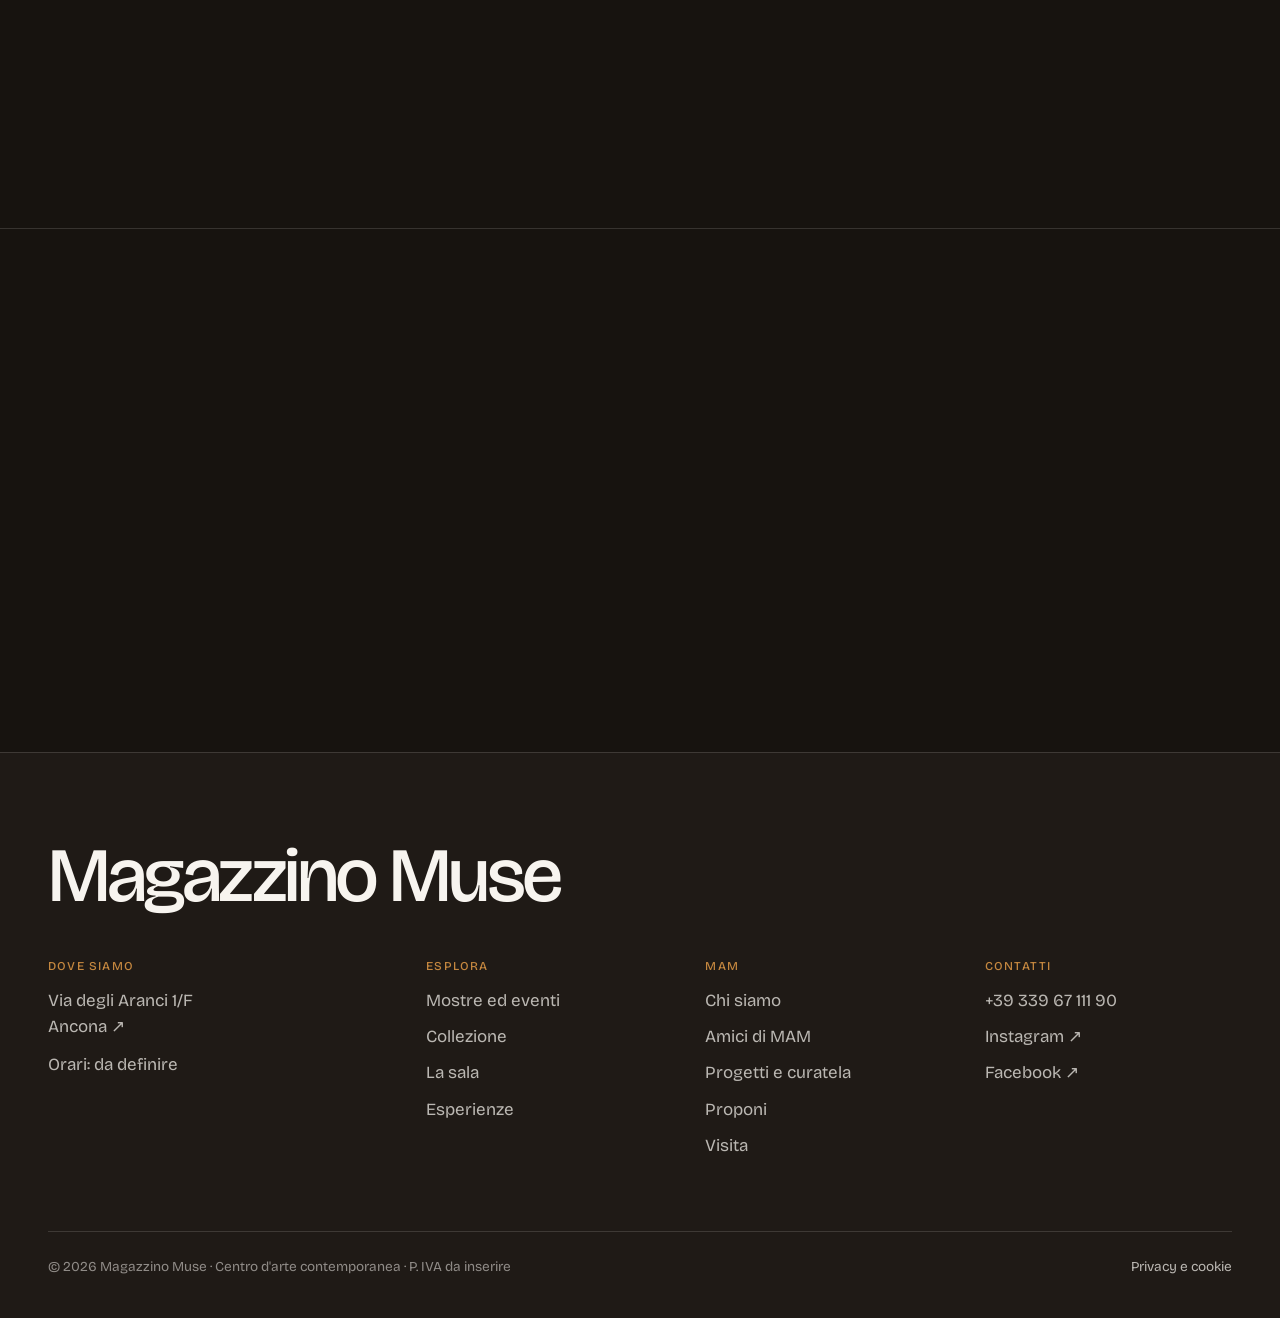
==== commit 9ddac35b: "Nuova versione dell'anteprima: cinque revisioni applicate Co-Authored-By: Claude Opus 5.5 <noreply@a" ====
--- a/index.html
+++ b/index.html
@@ -2,17 +2,57 @@
 <html lang="it">
 <head>
 <meta charset="utf-8">
+<meta http-equiv="Content-Security-Policy" content="default-src 'none'; script-src https://alelan122.github.io/mam-sito-anteprima/assets/ 'inline-speculation-rules'; style-src https://alelan122.github.io/mam-sito-anteprima/assets/; font-src https://alelan122.github.io/mam-sito-anteprima/assets/; img-src https://alelan122.github.io/mam-sito-anteprima/img/; connect-src 'none'; form-action 'none'; base-uri 'none'; object-src 'none'; frame-src 'none'">
 <meta name="viewport" content="width=device-width, initial-scale=1, viewport-fit=cover">
-<title>Magazzino Muse · Centro d'arte ad Ancona</title>
-<meta name="description" content="Mostre, opere da collezionare, esperienze e una sala per eventi privati in via degli Aranci, ad Ancona.">
+<title>Magazzino Muse · Centro d'arte contemporanea ad Ancona</title>
+<meta name="description" content="Centro d'arte contemporanea in via degli Aranci, ad Ancona. Mostre, opere da collezionare, incontri, laboratori e una sala per eventi privati e aziendali.">
+<meta name="theme-color" content="#17130F">
+<link rel="icon" href="https://alelan122.github.io/mam-sito-anteprima/img/icona.svg" type="image/svg+xml">
+<link rel="apple-touch-icon" href="https://alelan122.github.io/mam-sito-anteprima/img/icona-180.png">
+<meta property="og:type" content="website">
+<meta property="og:site_name" content="Magazzino Muse">
+<meta property="og:locale" content="it_IT">
+<meta property="og:title" content="Magazzino Muse · Centro d'arte contemporanea ad Ancona">
+<meta property="og:description" content="Centro d'arte contemporanea in via degli Aranci, ad Ancona. Mostre, opere da collezionare, incontri, laboratori e una sala per eventi privati e aziendali.">
+<meta property="og:url" content="https://alelan122.github.io/mam-sito-anteprima/">
+<meta property="og:image" content="https://alelan122.github.io/mam-sito-anteprima/img/anteprima-social.jpg">
+<meta property="og:image:width" content="1200">
+<meta property="og:image:height" content="630">
+<meta property="og:image:alt" content="La sala di Magazzino Muse con i lampadari di cristallo e le opere alle pareti">
+<meta name="twitter:card" content="summary_large_image">
 <meta name="robots" content="noindex, nofollow">
 <meta name="referrer" content="strict-origin-when-cross-origin">
-<meta http-equiv="Content-Security-Policy" content="default-src 'none'; script-src https://alelan122.github.io/mam-sito-anteprima/assets/; style-src https://alelan122.github.io/mam-sito-anteprima/assets/; font-src https://alelan122.github.io/mam-sito-anteprima/assets/; img-src https://alelan122.github.io/mam-sito-anteprima/img/; connect-src 'none'; form-action 'none'; base-uri 'none'; object-src 'none'; frame-src 'none'">
-<link rel="preload" href="assets/fonts/bricolage-grotesque.woff2" as="font" type="font/woff2" crossorigin>
-<link rel="stylesheet" href="assets/style.css">
-<script src="assets/site.js" defer></script>
+<link rel="preload" href="https://alelan122.github.io/mam-sito-anteprima/assets/fonts/bricolage-grotesque.woff2" as="font" type="font/woff2" crossorigin>
+<link rel="stylesheet" href="https://alelan122.github.io/mam-sito-anteprima/assets/style.css">
+<script src="https://alelan122.github.io/mam-sito-anteprima/assets/site.js" defer></script>
+<script type="speculationrules">{"prefetch":[{"where":{"href_matches":"/*"},"eagerness":"moderate"}]}</script>
+<script type="application/ld+json">
+{
+  "@context": "https://schema.org",
+  "@type": "ArtGallery",
+  "@id": "https://alelan122.github.io/mam-sito-anteprima/#magazzino-muse",
+  "name": "Magazzino Muse",
+  "alternateName": "MAM",
+  "description": "Centro d'arte contemporanea ad Ancona: mostre, opere da collezionare, esperienze e una sala per eventi privati.",
+  "url": "https://alelan122.github.io/mam-sito-anteprima/",
+  "logo": "https://alelan122.github.io/mam-sito-anteprima/img/icona-180.png",
+  "image": "https://alelan122.github.io/mam-sito-anteprima/img/anteprima-social.jpg",
+  "telephone": "+39 339 67 111 90",
+  "address": {
+    "@type": "PostalAddress",
+    "streetAddress": "Via degli Aranci 1/F",
+    "addressLocality": "Ancona",
+    "addressRegion": "AN",
+    "addressCountry": "IT"
+  },
+  "sameAs": [
+    "https://www.instagram.com/mam_magazzino_muse/",
+    "https://www.facebook.com/mam.magazzinomuse/"
+  ]
+}
+</script>
 </head>
-<body class="home">
+<body class="home sopra-foto">
 <svg class="simboli" width="0" height="0" aria-hidden="true">
   <symbol id="tempio" viewBox="0 0 40 30">
     <path d="M3 11 L20 3 L37 11 Z M3 13.5 H37 M8 15 V25 M16 15 V25 M24 15 V25 M32 15 V25 M2 27 H38" fill="none" stroke="currentColor" stroke-width="1.6" stroke-linejoin="round"/>
@@ -23,56 +63,56 @@
 
 <header class="testata" data-testata>
   <div class="wrap testata__riga">
-    <a class="marchio" href="index.html" aria-label="Magazzino Muse, torna alla home">
+    <a class="marchio" href="https://alelan122.github.io/mam-sito-anteprima/index.html" aria-current="page" aria-label="Magazzino Muse, torna alla home">
       <svg aria-hidden="true"><use href="#tempio"/></svg><span>Magazzino Muse</span>
     </a>
     <nav class="nav" aria-label="Principale">
-      <a href="mostre.html">Mostre</a>
-      <a href="collezione.html">Collezione</a>
-      <a href="sala.html">La sala</a>
-      <a href="esperienze.html">Esperienze</a>
-      <a href="progetti.html">Progetti</a>
-      <a href="proponi.html">Proponi</a>
+      <a href="https://alelan122.github.io/mam-sito-anteprima/mostre.html">Mostre</a>
+      <a href="https://alelan122.github.io/mam-sito-anteprima/collezione.html">Collezione</a>
+      <a href="https://alelan122.github.io/mam-sito-anteprima/sala.html">La sala</a>
+      <a href="https://alelan122.github.io/mam-sito-anteprima/esperienze.html">Esperienze</a>
+      <a href="https://alelan122.github.io/mam-sito-anteprima/progetti.html">Progetti</a>
+      <a href="https://alelan122.github.io/mam-sito-anteprima/proponi.html">Proponi</a>
     </nav>
     <div class="testata__azioni">
-      <span class="lingua" title="La versione inglese arriverà dopo"><b>IT</b> <span>· EN</span></span>
-      <a class="pill pill--piccola" href="visita.html">Visita</a>
+      <a class="pill pill--piccola" href="https://alelan122.github.io/mam-sito-anteprima/visita.html">Visita</a>
       <button class="menu-btn" type="button" aria-expanded="false" aria-controls="menu">Menu</button>
     </div>
   </div>
 </header>
 
-<div class="menu" id="menu" hidden>
+<nav class="menu" id="menu" aria-label="Menu" hidden>
   <div class="wrap menu__corpo">
     <ul class="menu__lista">
-      <li><a href="mostre.html"><span>Mostre ed eventi</span><small>Cosa c'è ora e cosa arriva</small></a></li>
-      <li><a href="collezione.html"><span>Collezione</span><small>Opere ed edizioni da collezionare</small></a></li>
-      <li><a href="sala.html"><span>La sala</span><small>Eventi privati e aziendali</small></a></li>
-      <li><a href="esperienze.html"><span>Esperienze</span><small>Laboratori, visite, percorsi su misura</small></a></li>
-      <li><a href="progetti.html"><span>Progetti e curatela</span><small>Per aziende, enti e artisti</small></a></li>
-      <li><a href="proponi.html"><span>Proponi</span><small>Open call e idee nuove</small></a></li>
+      <li><a href="https://alelan122.github.io/mam-sito-anteprima/mostre.html"><span>Mostre ed eventi</span><small>Cosa c'è ora e cosa arriva</small></a></li>
+      <li><a href="https://alelan122.github.io/mam-sito-anteprima/collezione.html"><span>Collezione</span><small>Opere ed edizioni da collezionare</small></a></li>
+      <li><a href="https://alelan122.github.io/mam-sito-anteprima/sala.html"><span>La sala</span><small>Eventi privati e aziendali</small></a></li>
+      <li><a href="https://alelan122.github.io/mam-sito-anteprima/esperienze.html"><span>Esperienze</span><small>Laboratori, visite, percorsi su misura</small></a></li>
+      <li><a href="https://alelan122.github.io/mam-sito-anteprima/progetti.html"><span>Progetti e curatela</span><small>Per aziende, enti e artisti</small></a></li>
+      <li><a href="https://alelan122.github.io/mam-sito-anteprima/proponi.html"><span>Proponi</span><small>Open call e idee nuove</small></a></li>
     </ul>
     <div class="menu__lato">
-      <a class="pill" href="visita.html">Visita ↗</a>
-      <a class="pill" href="sala.html#richiesta">Prenota la sala ↗</a>
-      <p>Via degli Aranci 1/F, Ancona<br>+39 339 67 111 90</p>
-      <a class="freccia" href="chi-siamo.html">Chi siamo</a>
-    </div>
-  </div>
-</div>
-
-<main id="contenuto">
+      <a class="pill pill--piena" href="https://alelan122.github.io/mam-sito-anteprima/sala.html#richiesta">Richiedi la sala ↗</a>
+      <a class="pill" href="https://alelan122.github.io/mam-sito-anteprima/visita.html#privata">Chiedi una visita ↗</a>
+      <p>Via degli Aranci 1/F, Ancona<br><a href="tel:+393396711190">+39 339 67 111 90</a></p>
+      <a class="freccia" href="https://alelan122.github.io/mam-sito-anteprima/chi-siamo.html"><span>Chi siamo</span></a>
+      <a class="freccia" href="https://alelan122.github.io/mam-sito-anteprima/index.html#amici"><span>Amici di MAM</span></a>
+    </div>
+  </div>
+</nav>
+
+<main id="contenuto" tabindex="-1">
 <section class="hero" aria-labelledby="t-hero">
-  <img class="hero__foto" src="img/sala-volta.jpg" alt="La sala di Magazzino Muse di sera: mattoni a vista, volta dorata, lampadari di cristallo, opere alle pareti e selciato antico" fetchpriority="high">
+  <picture><source type="image/webp" srcset="img/sala-volta-720.webp"><img class="hero__foto" src="https://alelan122.github.io/mam-sito-anteprima/img/sala-volta.jpg" alt="La sala di Magazzino Muse di sera: mattoni a vista, volta dorata, lampadari di cristallo, opere alle pareti e selciato antico" width="720" height="960" fetchpriority="high"></picture>
   <div class="wrap hero__corpo">
     <div class="hero__azioni">
-      <a class="pill" href="visita.html">Visita ↗</a>
-      <a class="pill" href="sala.html#richiesta">Prenota la sala ↗</a>
+      <a class="pill pill--piena" href="https://alelan122.github.io/mam-sito-anteprima/sala.html#richiesta">Richiedi la sala ↗</a>
+      <a class="pill" href="https://alelan122.github.io/mam-sito-anteprima/visita.html#privata">Chiedi una visita ↗</a>
     </div>
     <div>
       <h1 id="t-hero">Questo è un magazzino.</h1>
-      <p class="hero__sotto">Ci teniamo l'arte, le idee e le serate da ricordare.</p>
-      <p class="hero__intro">Magazzino Muse è un centro d'arte contemporanea in via degli Aranci, ad Ancona. Opere da collezionare, mostre, incontri e una sala da prenotare per eventi privati, con allestimento, catering e fotografia su misura.</p>
+      <p class="hero__sotto">Ci teniamo opere, idee e serate. Sotto una volta dorata.</p>
+      <p class="hero__intro">Magazzino Muse è un centro d'arte contemporanea in via degli Aranci, ad Ancona. Opere da collezionare, mostre, incontri, laboratori. E una sala per i tuoi eventi privati e aziendali.</p>
     </div>
   </div>
 </section>
@@ -81,73 +121,104 @@
   <h2 id="t-porte" class="solo-lettori">Cosa puoi fare a Magazzino Muse</h2>
   <div class="wrap">
     <ul class="porte">
-      <li><a class="porta" href="mostre.html">
+      <li><a class="porta" href="https://alelan122.github.io/mam-sito-anteprima/mostre.html">
         <span class="etichetta">Mostre</span>
         <span class="porta__titolo">Cosa c'è ora e cosa arriva</span>
-        <span class="porta__testo">Mostre, inaugurazioni, incontri e presentazioni, in galleria e nei luoghi storici della città.</span>
+        <span class="porta__testo">Mostre, incontri, presentazioni di libri e teatro, in galleria e nei luoghi storici della città.</span>
         <span class="pill pill--piccola">Vedi il programma ↗</span>
       </a></li>
-      <li><a class="porta" href="collezione.html">
+      <li><a class="porta" href="https://alelan122.github.io/mam-sito-anteprima/collezione.html">
         <span class="etichetta">Collezione</span>
         <span class="porta__titolo">Opere su richiesta</span>
         <span class="porta__testo">Ogni opera ha una scheda, un codice e una persona che risponde. Il prezzo arriva in privato.</span>
-        <span class="pill pill--piccola">Chiedi una visita privata ↗</span>
-      </a></li>
-      <li><a class="porta" href="sala.html">
+        <span class="pill pill--piccola">Vedi le opere ↗</span>
+      </a></li>
+      <li><a class="porta" href="https://alelan122.github.io/mam-sito-anteprima/sala.html">
         <span class="etichetta">La sala</span>
         <span class="porta__titolo">Eventi privati e aziendali</span>
-        <span class="porta__testo">Cene, presentazioni, lanci. Si sceglie il pacchetto, al resto pensa MAM.</span>
-        <span class="pill pill--piccola">Richiedi la sala ↗</span>
-      </a></li>
-      <li><a class="porta" href="esperienze.html">
+        <span class="porta__testo">Cene, presentazioni, lanci, feste. Con allestimento, catering e fotografia.</span>
+        <span class="pill pill--piccola">Vedi la sala ↗</span>
+      </a></li>
+      <li><a class="porta" href="https://alelan122.github.io/mam-sito-anteprima/esperienze.html">
         <span class="etichetta">Esperienze</span>
-        <span class="porta__titolo">Su misura</span>
-        <span class="porta__testo">Visite in luoghi storici, laboratori di collage e pittura, percorsi come la mostra dei profumi.</span>
-        <span class="pill pill--piccola">Costruisci la tua ↗</span>
-      </a></li>
-      <li><a class="porta" href="progetti.html">
+        <span class="porta__titolo">Fare, non solo guardare</span>
+        <span class="porta__testo">Laboratori di collage e pittura, visite in luoghi storici, esperienze su misura come una mostra dei profumi di tre giorni.</span>
+        <span class="pill pill--piccola">Vedi le esperienze ↗</span>
+      </a></li>
+      <li><a class="porta" href="https://alelan122.github.io/mam-sito-anteprima/progetti.html">
         <span class="etichetta">Progetti</span>
         <span class="porta__titolo">Per aziende, enti e artisti</span>
         <span class="porta__testo">Curatela di mostre, promozione di artisti, progetti in città e testi sull'arte.</span>
-        <span class="pill pill--piccola">Lavora con noi ↗</span>
-      </a></li>
-      <li><a class="porta" href="proponi.html">
+        <span class="pill pill--piccola">Vedi come lavoriamo ↗</span>
+      </a></li>
+      <li><a class="porta" href="https://alelan122.github.io/mam-sito-anteprima/proponi.html">
         <span class="etichetta">Proponi</span>
-        <span class="porta__titolo">Un'idea mai vista ad Ancona</span>
-        <span class="porta__testo">Una mostra, un format, un'installazione. MAM accoglie proposte nuove e le aiuta a nascere.</span>
+        <span class="porta__titolo">Open call e idee nuove</span>
+        <span class="porta__testo">Per artisti e per chi ha un concept nuovo: una mostra, un format, un'installazione.</span>
         <span class="pill pill--piccola">Invia una proposta ↗</span>
       </a></li>
     </ul>
   </div>
 </section>
 
+<script type="application/ld+json">
+{
+  "@context": "https://schema.org",
+  "@type": "ExhibitionEvent",
+  "name": "Noi, tra utopie e distopie",
+  "description": "Mostra collettiva nata da una open call: pittura, disegno, collage, scultura e tecniche miste di artisti marchigiani, emiliani e inglesi, intorno a una domanda sul presente e su dove può andare.",
+  "startDate": "2026-10-10",
+  "endDate": "2026-10-30",
+  "eventStatus": "https://schema.org/EventScheduled",
+  "eventAttendanceMode": "https://schema.org/OfflineEventAttendanceMode",
+  "image": "https://alelan122.github.io/mam-sito-anteprima/img/locandina-noi.jpg",
+  "url": "https://alelan122.github.io/mam-sito-anteprima/mostre.html#ora",
+  "location": {
+    "@type": "Place",
+    "name": "Magazzino Muse",
+    "address": {
+      "@type": "PostalAddress",
+      "streetAddress": "Via degli Aranci 1/F",
+      "addressLocality": "Ancona",
+      "addressRegion": "AN",
+      "addressCountry": "IT"
+    }
+  },
+  "organizer": {
+    "@type": "Organization",
+    "@id": "https://alelan122.github.io/mam-sito-anteprima/#magazzino-muse",
+    "name": "Magazzino Muse",
+    "url": "https://alelan122.github.io/mam-sito-anteprima/"
+  }
+}
+</script>
 <section class="sezione" aria-labelledby="t-ora">
   <div class="wrap ora__griglia">
-    <a class="ora__locandina" href="mostre.html#ora" aria-label="Scopri la mostra Noi, tra utopie e distopie">
-      <img src="img/locandina-noi.jpg" alt="Locandina della mostra collettiva Noi, tra utopie e distopie" loading="lazy">
+    <a class="ora__locandina" href="https://alelan122.github.io/mam-sito-anteprima/mostre.html#ora" aria-label="Vedi la mostra «Noi, tra utopie e distopie»">
+      <picture><source type="image/webp" srcset="img/locandina-noi-480.webp 480w, img/locandina-noi-728.webp 728w" sizes="(max-width: 900px) 280px, (max-width: 1166px) 36vw, 420px"><img src="https://alelan122.github.io/mam-sito-anteprima/img/locandina-noi.jpg" alt="Locandina della mostra collettiva «Noi, tra utopie e distopie»" width="728" height="1029" loading="lazy" decoding="async"></picture>
     </a>
     <div class="ora__testo">
       <p class="etichetta"><span class="punto" aria-hidden="true"></span>Ora in mostra · ultimi giorni</p>
       <h2 id="t-ora" class="titolo">Noi, tra utopie e distopie</h2>
       <p class="meta">Mostra collettiva · dal 10 al 30 ottobre 2026</p>
-      <p>Nata da una open call aperta anche ad artisti fuori dalla rete della galleria: pittura, collage, scultura e tecniche miste di artisti marchigiani, emiliani e inglesi, intorno a una domanda sul presente e su dove può andare.</p>
+      <p>Una collettiva nata da una open call, aperta anche ad artisti fuori dalla rete della galleria. Pittura, collage, scultura e tecniche miste, da Marche, Emilia-Romagna e Inghilterra. Al centro, una domanda sul presente e su dove può andare.</p>
       <div class="azioni">
-        <a class="pill pill--piena" href="mostre.html#ora">Scopri la mostra</a>
-        <a class="freccia" href="visita.html"><span>Orari e indirizzo</span></a>
-      </div>
-    </div>
-  </div>
-</section>
-
-<section class="sezione sezione--alt" aria-labelledby="t-sala">
+        <a class="pill pill--piena" href="https://alelan122.github.io/mam-sito-anteprima/mostre.html#ora">Vedi la mostra</a>
+        <a class="freccia" href="https://alelan122.github.io/mam-sito-anteprima/visita.html"><span>Orari e indirizzo</span></a>
+      </div>
+    </div>
+  </div>
+</section>
+
+<section class="sezione" aria-labelledby="t-sala">
   <div class="wrap split">
     <figure class="split__foto">
-      <img src="img/sala-dettaglio.jpg" alt="La sala con opere alle pareti in mattoni, una grande fotografia sul fondo e il selciato antico" loading="lazy">
+      <picture><source type="image/webp" srcset="img/sala-dettaglio-480.webp 480w, img/sala-dettaglio-720.webp 720w" sizes="(max-width: 900px) 92vw, (max-width: 1328px) 50vw, 664px"><img src="https://alelan122.github.io/mam-sito-anteprima/img/sala-dettaglio.jpg" alt="La sala con opere alle pareti in mattoni, una grande fotografia sul fondo e il selciato antico" width="720" height="540" loading="lazy" decoding="async"></picture>
     </figure>
     <div class="split__testo">
       <p class="etichetta">La sala</p>
-      <h2 id="t-sala" class="titolo">Le vostre serate, sotto i lampadari.</h2>
-      <p>Cene private, eventi aziendali, presentazioni e feste. Si sceglie il pacchetto, al resto pensa MAM.</p>
+      <h2 id="t-sala" class="titolo">La tua serata, sotto i lampadari.</h2>
+      <p>Cene private, eventi aziendali, presentazioni e feste. Scegli il formato, al resto pensiamo noi.</p>
       <ul class="servizi">
         <li>Proiettore, audio e video</li>
         <li>Catering e aperitivi</li>
@@ -157,8 +228,8 @@
         <li>Stampa</li>
       </ul>
       <div class="azioni">
-        <a class="pill pill--piena" href="sala.html#richiesta">Richiedi la sala</a>
-        <a class="freccia" href="sala.html#pacchetti"><span>Vedi i pacchetti</span></a>
+        <a class="pill pill--piena" href="https://alelan122.github.io/mam-sito-anteprima/sala.html#richiesta">Richiedi la sala</a>
+        <a class="freccia" href="https://alelan122.github.io/mam-sito-anteprima/sala.html#pacchetti"><span>Vedi i formati</span></a>
       </div>
     </div>
   </div>
@@ -171,77 +242,77 @@
         <p class="etichetta">In programma</p>
         <h2 id="t-agenda" class="titolo">Prossimi appuntamenti</h2>
       </div>
-      <p class="testa-sezione__intro"><a class="freccia" href="mostre.html#programma"><span>Tutto il programma</span></a></p>
+      <p class="testa-sezione__intro"><a class="freccia" href="https://alelan122.github.io/mam-sito-anteprima/mostre.html#programma"><span>Tutto il programma</span></a></p>
     </div>
     <ol class="righe">
       <li class="riga" data-serie="laboratori">
-        <time datetime="2026-11-07">Sab 7 nov</time>
+        <time class="data" datetime="2026-11-07"><span class="data__giorno">7</span><span class="data__resto">Sab · Nov</span></time>
         <span class="serie">Laboratorio</span>
         <span class="riga__titolo">Collage, ritagliare il presente <span class="esempio">Esempio</span><span class="riga__info">Di gruppo · materiali inclusi · posti limitati</span></span>
-        <a class="pill pill--piccola" href="esperienze.html#laboratori">Prenota</a>
+        <a class="freccia" href="https://alelan122.github.io/mam-sito-anteprima/esperienze.html#posto"><span>Chiedi un posto</span></a>
       </li>
       <li class="riga" data-serie="aperidesign">
-        <time datetime="2026-11-12">Gio 12 nov</time>
+        <time class="data" datetime="2026-11-12"><span class="data__giorno">12</span><span class="data__resto">Gio · Nov</span></time>
         <span class="serie">Aperidesign</span>
         <span class="riga__titolo">Incontro 05 <span class="esempio">Esempio</span><span class="riga__info">Design e progetto raccontati da chi li fa, con aperitivo</span></span>
-        <a class="pill pill--piccola" href="mostre.html#programma">Dettagli</a>
+        <a class="freccia" href="#amici"><span>Avvisami</span></a>
       </li>
       <li class="riga" data-serie="aperilibro">
-        <time datetime="2026-11-20">Ven 20 nov</time>
+        <time class="data" datetime="2026-11-20"><span class="data__giorno">20</span><span class="data__resto">Ven · Nov</span></time>
         <span class="serie">Aperilibro</span>
         <span class="riga__titolo">Presentazione con l'autore <span class="esempio">Esempio</span><span class="riga__info">Ore 18 · aperitivo offerto dopo la presentazione</span></span>
-        <a class="pill pill--piccola" href="mostre.html#programma">Dettagli</a>
+        <a class="freccia" href="#amici"><span>Avvisami</span></a>
       </li>
     </ol>
   </div>
 </section>
 
-<section class="sezione sezione--alt" aria-labelledby="t-archivio">
+<section class="sezione" aria-labelledby="t-archivio">
   <div class="wrap">
     <div class="testa-sezione">
       <div>
         <p class="etichetta">Dal magazzino</p>
-        <h2 id="t-archivio" class="titolo">Le ultime cose successe qui</h2>
-      </div>
-      <p class="testa-sezione__intro"><a class="freccia" href="mostre.html#archivio"><span>Vai all'archivio</span></a></p>
+        <h2 id="t-archivio" class="titolo">Successo qui, di recente.</h2>
+      </div>
+      <p class="testa-sezione__intro"><a class="freccia" href="https://alelan122.github.io/mam-sito-anteprima/mostre.html#archivio"><span>Vai all'archivio</span></a></p>
     </div>
     <div class="archivio">
       <article class="scheda" data-serie="aperidesign">
-        <div class="scheda__img"><img src="img/post-aperidesign-04.jpg" alt="Locandina di Aperidesign 04" loading="lazy"></div>
+        <div class="scheda__img"><picture><source type="image/webp" srcset="img/post-aperidesign-04-242.webp"><img src="https://alelan122.github.io/mam-sito-anteprima/img/post-aperidesign-04.jpg" alt="Locandina di Aperidesign 04" width="242" height="298" loading="lazy" decoding="async"></picture></div>
         <span class="serie">Aperidesign 04</span>
         <h3 class="scheda__titolo">Design, materia, sostenibilità</h3>
         <p class="meta">23 ottobre 2026 · con Marco Felicetti e Moreno Marchetti</p>
       </article>
       <article class="scheda" data-serie="aperilibro">
-        <div class="scheda__img"><img src="img/post-aperilibro.jpg" alt="Locandina di Aperilibro, Tesori anconetani" loading="lazy"></div>
+        <div class="scheda__img"><picture><source type="image/webp" srcset="img/post-aperilibro-242.webp"><img src="https://alelan122.github.io/mam-sito-anteprima/img/post-aperilibro.jpg" alt="Locandina di Aperilibro, Tesori anconetani" width="242" height="322" loading="lazy" decoding="async"></picture></div>
         <span class="serie">Aperilibro</span>
         <h3 class="scheda__titolo">Tesori anconetani</h3>
         <p class="meta">16 ottobre 2026 · con Andrea Bevilacqua</p>
       </article>
       <article class="scheda" data-serie="mostre">
-        <div class="scheda__img"><img src="img/post-alfabeto.jpg" alt="Locandina della mostra Alfabeto delle crepe" loading="lazy"></div>
+        <div class="scheda__img"><picture><source type="image/webp" srcset="img/post-alfabeto-242.webp"><img src="https://alelan122.github.io/mam-sito-anteprima/img/post-alfabeto.jpg" alt="Locandina della mostra Alfabeto delle crepe" width="242" height="322" loading="lazy" decoding="async"></picture></div>
         <span class="serie">Mostra</span>
         <h3 class="scheda__titolo">Alfabeto delle crepe</h3>
-        <p class="meta">13 settembre – 4 ottobre 2026 · Cinzia Capparucci</p>
+        <p class="meta">dal 13 settembre al 4 ottobre 2026 · Cinzia Capparucci</p>
       </article>
     </div>
   </div>
 </section>
 
-<section class="sezione" aria-labelledby="t-invito">
-  <div class="wrap invito__corpo">
+<section class="sezione sezione--breve" aria-labelledby="t-invito">
+  <div class="wrap"><div class="invito__corpo">
     <div>
       <p class="etichetta">Proponi</p>
       <h2 id="t-invito" class="titolo">Hai un'idea che ad Ancona non si è mai vista?</h2>
     </div>
     <div class="amici__testo">
-      <p>Mostre, format, installazioni, serate. MAM accoglie proposte nuove e le aiuta a nascere.</p>
-      <div class="azioni"><a class="pill" href="proponi.html">Invia una proposta ↗</a></div>
-    </div>
-  </div>
-</section>
-
-<section class="sezione sezione--alt" id="amici" aria-labelledby="t-amici">
+      <p>Mostre, format, installazioni, serate. Raccontacela: se funziona qui, la costruiamo insieme.</p>
+      <div class="azioni"><a class="pill" href="https://alelan122.github.io/mam-sito-anteprima/proponi.html">Invia una proposta ↗</a></div>
+    </div>
+  </div></div>
+</section>
+
+<section class="sezione" id="amici" aria-labelledby="t-amici">
   <div class="wrap amici">
     <div class="amici__testo">
       <p class="etichetta">Amici di MAM</p>
@@ -256,8 +327,17 @@
         </div>
         <button class="pill pill--piena" type="submit">Iscriviti</button>
       </div>
+      <fieldset class="campo">
+        <legend>Cosa ti interessa (facoltativo)</legend>
+        <div class="scelte">
+          <label class="scelta"><input type="checkbox" name="interessi" value="mostre"><span>Mostre</span></label>
+          <label class="scelta"><input type="checkbox" name="interessi" value="laboratori"><span>Laboratori</span></label>
+          <label class="scelta"><input type="checkbox" name="interessi" value="sala"><span>Eventi in sala</span></label>
+          <label class="scelta"><input type="checkbox" name="interessi" value="collezione"><span>Collezione ed edizioni</span></label>
+        </div>
+      </fieldset>
       <label class="consenso"><input type="checkbox" name="consenso-newsletter" required> Voglio ricevere le email di MAM. Posso cancellarmi quando voglio.</label>
-      <p class="consenso">Come usiamo i tuoi dati: <a href="privacy.html">informativa privacy</a>.</p>
+      <p class="consenso">Come usiamo i tuoi dati: <a href="https://alelan122.github.io/mam-sito-anteprima/privacy.html">informativa privacy</a>.</p>
       <p class="esito" aria-live="polite"></p>
     </form>
   </div>
@@ -270,39 +350,40 @@
     <div class="piede__griglia">
       <div>
         <h2>Dove siamo</h2>
-        <p>Via degli Aranci 1/F<br>Ancona</p>
+        <p><a href="https://www.google.com/maps/search/?api=1&amp;query=Via+degli+Aranci+1F+Ancona" target="_blank" rel="noopener noreferrer">Via degli Aranci 1/F<br>Ancona ↗</a></p>
         <p class="piede__nota">Orari: da definire</p>
       </div>
       <div>
         <h2>Esplora</h2>
         <ul>
-          <li><a href="mostre.html">Mostre ed eventi</a></li>
-          <li><a href="collezione.html">Collezione</a></li>
-          <li><a href="sala.html">La sala</a></li>
-          <li><a href="esperienze.html">Esperienze</a></li>
+          <li><a href="https://alelan122.github.io/mam-sito-anteprima/mostre.html">Mostre ed eventi</a></li>
+          <li><a href="https://alelan122.github.io/mam-sito-anteprima/collezione.html">Collezione</a></li>
+          <li><a href="https://alelan122.github.io/mam-sito-anteprima/sala.html">La sala</a></li>
+          <li><a href="https://alelan122.github.io/mam-sito-anteprima/esperienze.html">Esperienze</a></li>
         </ul>
       </div>
       <div>
         <h2>MAM</h2>
         <ul>
-          <li><a href="chi-siamo.html">Chi siamo</a></li>
-          <li><a href="progetti.html">Progetti e curatela</a></li>
-          <li><a href="proponi.html">Proponi</a></li>
-          <li><a href="visita.html">Visita</a></li>
+          <li><a href="https://alelan122.github.io/mam-sito-anteprima/chi-siamo.html">Chi siamo</a></li>
+          <li><a href="https://alelan122.github.io/mam-sito-anteprima/index.html#amici">Amici di MAM</a></li>
+          <li><a href="https://alelan122.github.io/mam-sito-anteprima/progetti.html">Progetti e curatela</a></li>
+          <li><a href="https://alelan122.github.io/mam-sito-anteprima/proponi.html">Proponi</a></li>
+          <li><a href="https://alelan122.github.io/mam-sito-anteprima/visita.html">Visita</a></li>
         </ul>
       </div>
       <div>
         <h2>Contatti</h2>
         <ul>
-          <li>+39 339 67 111 90</li>
+          <li><a href="tel:+393396711190">+39 339 67 111 90</a></li>
           <li><a href="https://www.instagram.com/mam_magazzino_muse/" target="_blank" rel="noopener noreferrer">Instagram ↗</a></li>
           <li><a href="https://www.facebook.com/mam.magazzinomuse/" target="_blank" rel="noopener noreferrer">Facebook ↗</a></li>
         </ul>
       </div>
     </div>
     <div class="piede__fondo">
-      <span>© 2026 Magazzino Muse · Centro d'Arte</span>
-      <a href="privacy.html">Privacy e cookie</a>
+      <span>© 2026 Magazzino Muse · Centro d'arte contemporanea · P. IVA da inserire</span>
+      <a href="https://alelan122.github.io/mam-sito-anteprima/privacy.html">Privacy e cookie</a>
     </div>
   </div>
 </footer>
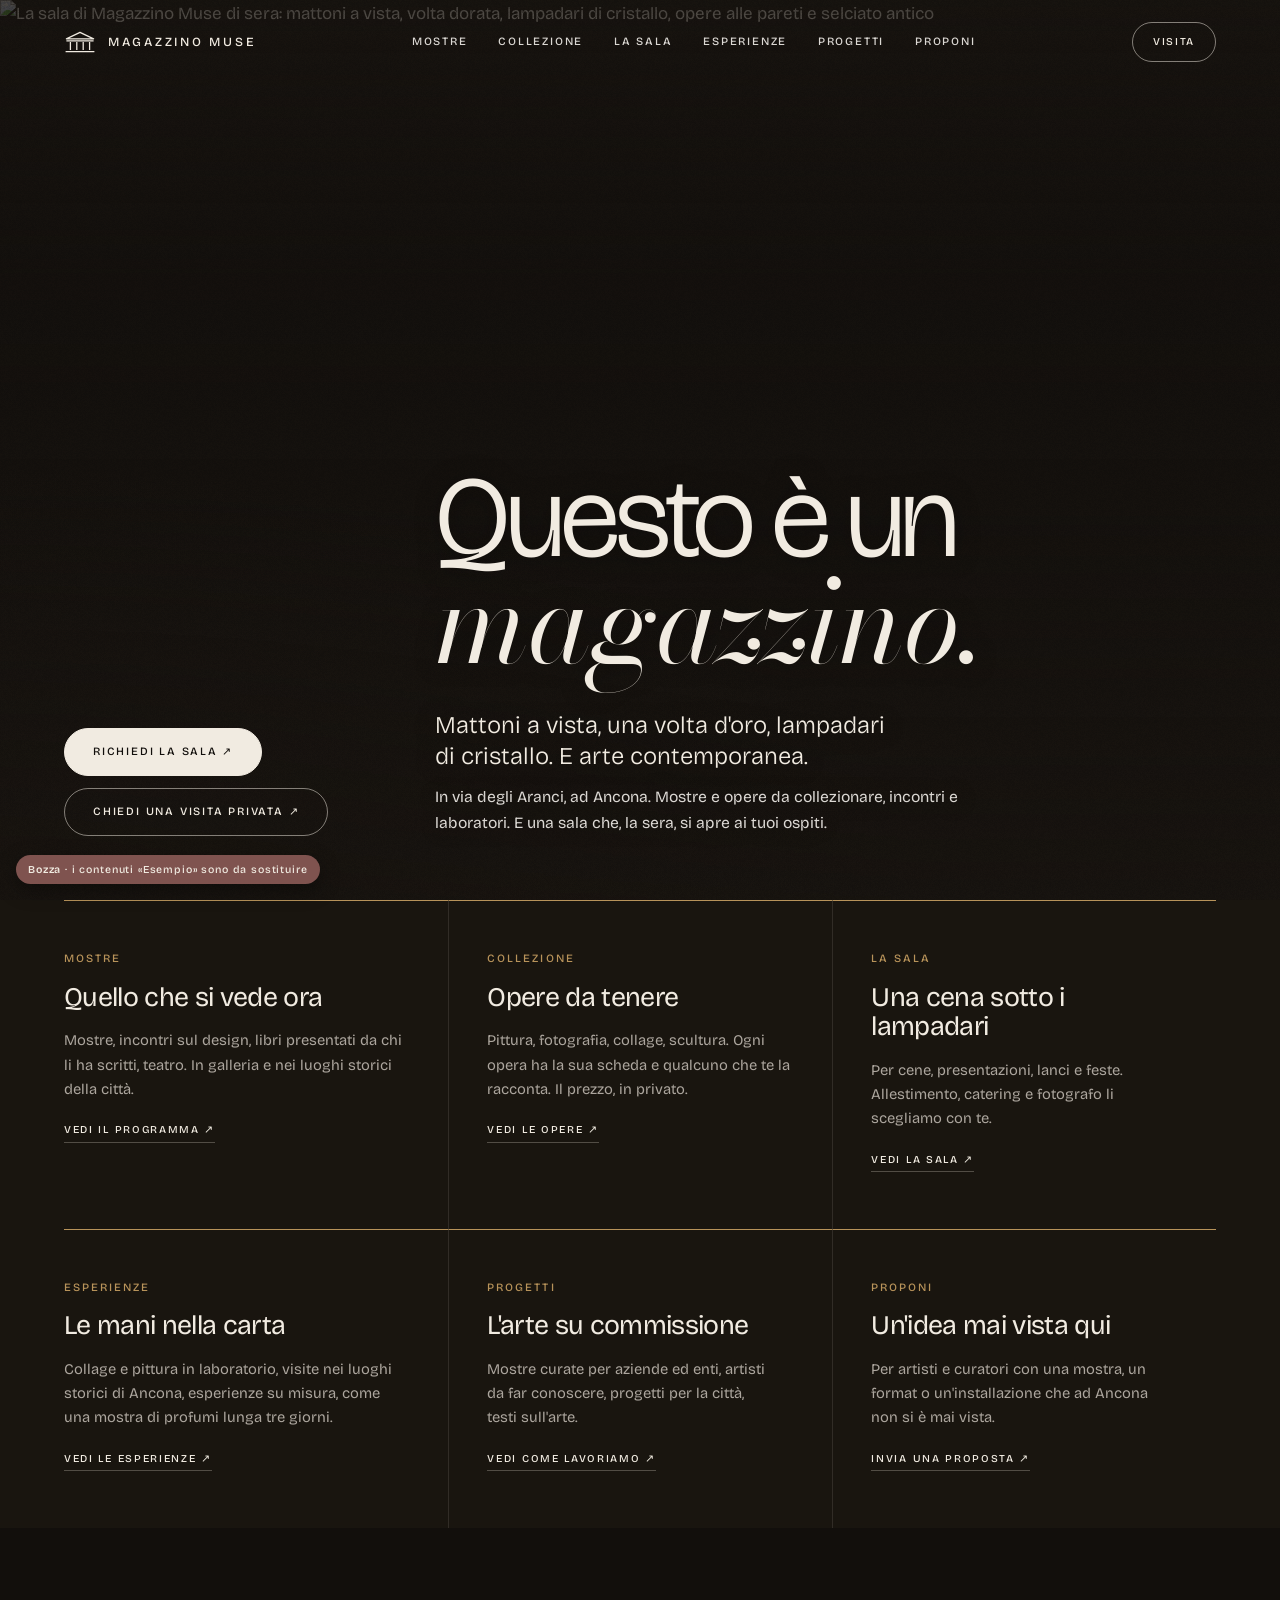
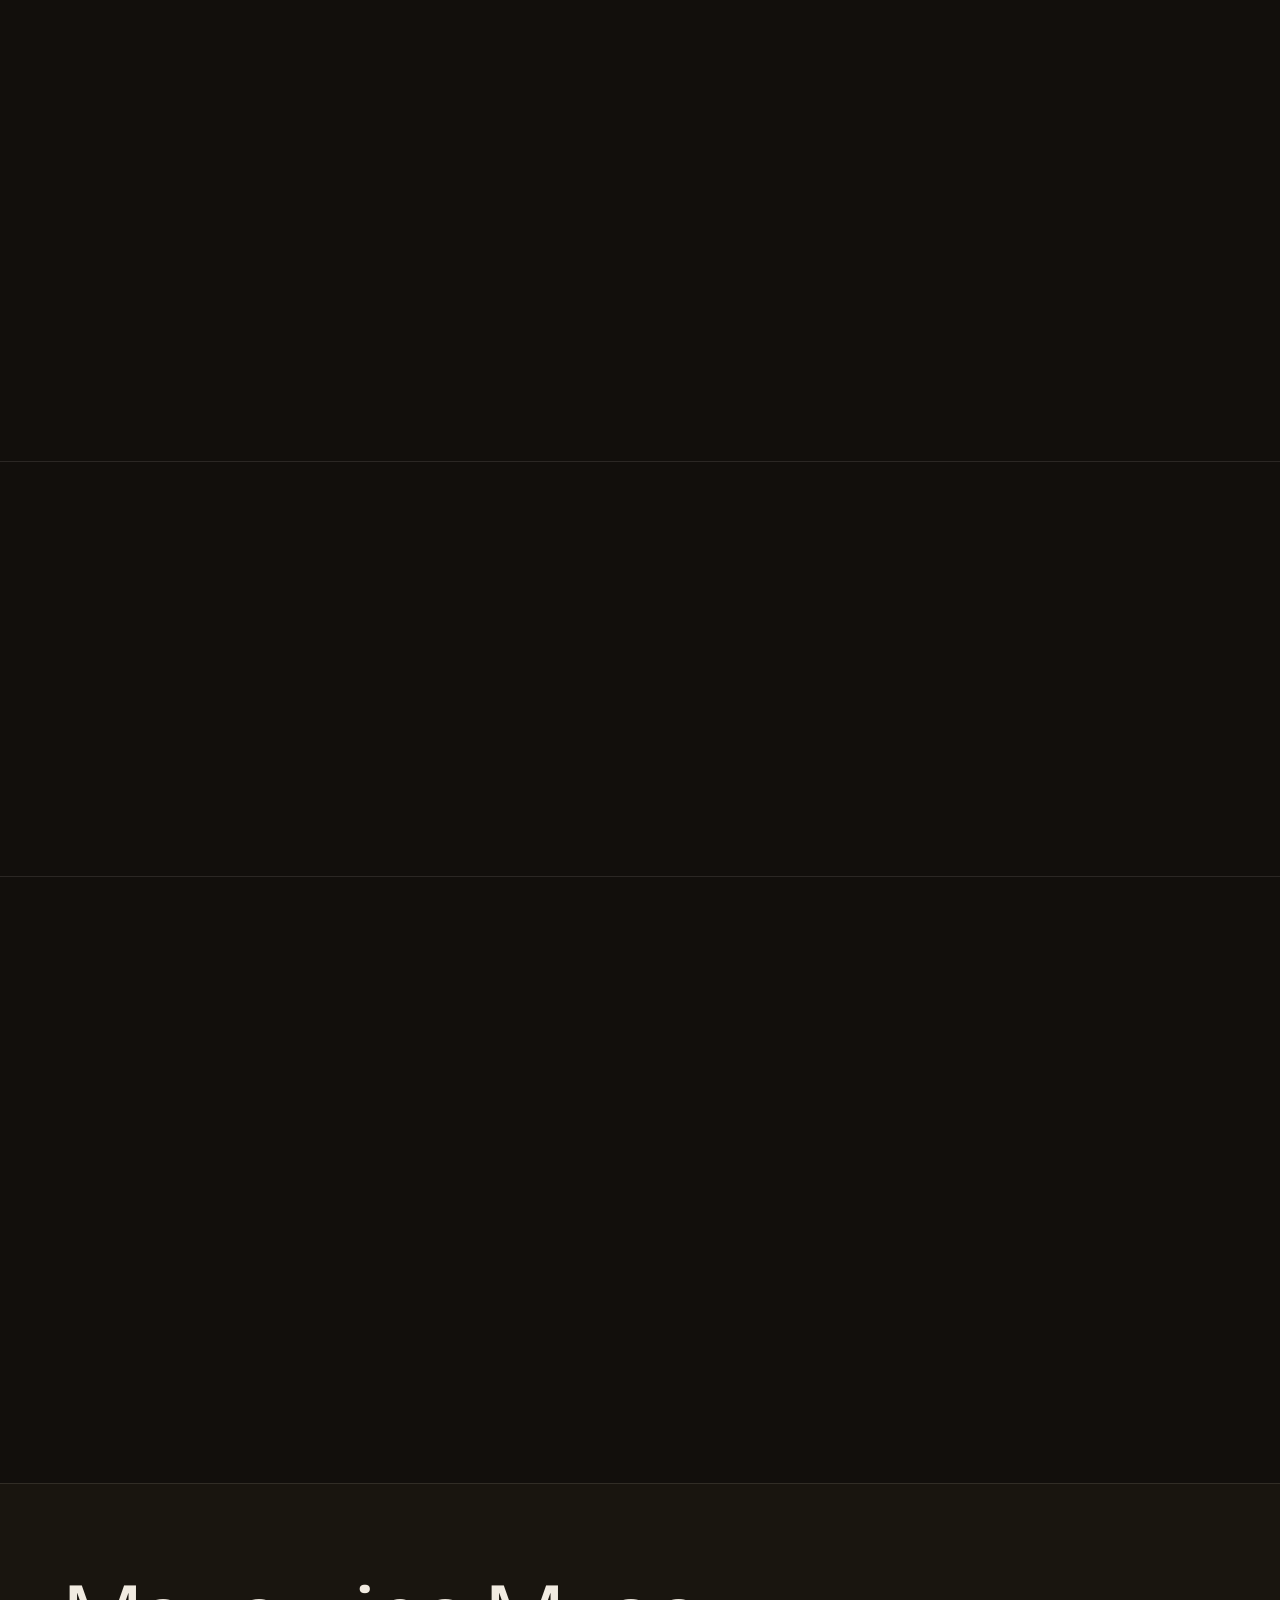
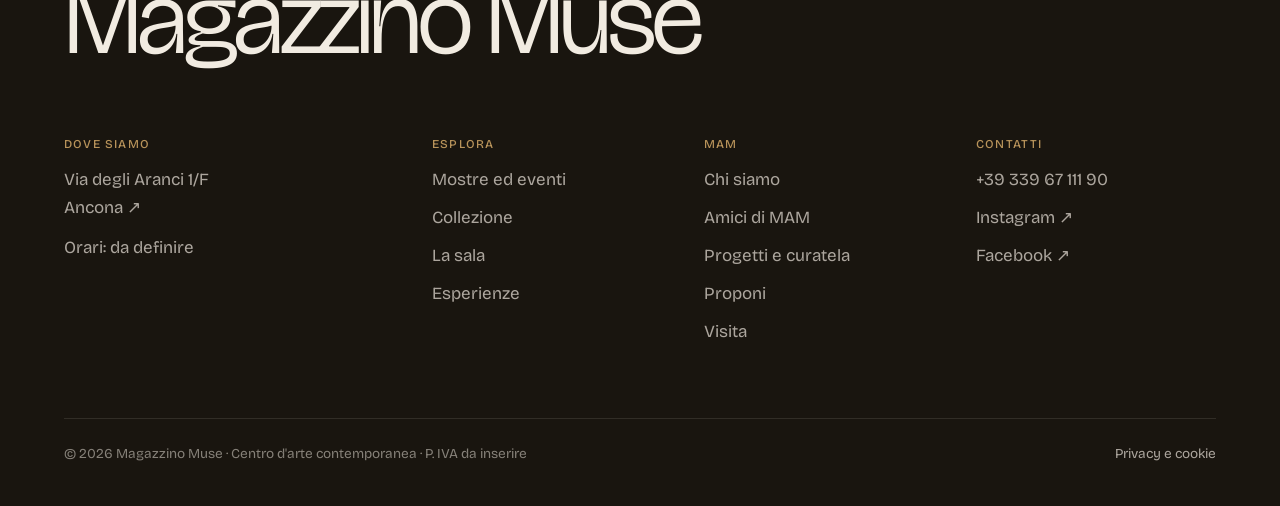
==== commit deb56be3: "Versione high end con i testi nuovi Co-Authored-By: Claude Opus 5.5 <noreply@anthropic.com>" ====
--- a/index.html
+++ b/index.html
@@ -5,7 +5,7 @@
 <meta http-equiv="Content-Security-Policy" content="default-src 'none'; script-src https://alelan122.github.io/mam-sito-anteprima/assets/ 'inline-speculation-rules'; style-src https://alelan122.github.io/mam-sito-anteprima/assets/; font-src https://alelan122.github.io/mam-sito-anteprima/assets/; img-src https://alelan122.github.io/mam-sito-anteprima/img/; connect-src 'none'; form-action 'none'; base-uri 'none'; object-src 'none'; frame-src 'none'">
 <meta name="viewport" content="width=device-width, initial-scale=1, viewport-fit=cover">
 <title>Magazzino Muse · Centro d'arte contemporanea ad Ancona</title>
-<meta name="description" content="Centro d'arte contemporanea in via degli Aranci, ad Ancona. Mostre, opere da collezionare, incontri, laboratori e una sala per eventi privati e aziendali.">
+<meta name="description" content="Centro d'arte contemporanea ad Ancona, in via degli Aranci. Mostre e opere da collezionare, incontri e laboratori, e una sala con la volta d'oro per cene ed eventi privati.">
 <meta name="theme-color" content="#17130F">
 <link rel="icon" href="https://alelan122.github.io/mam-sito-anteprima/img/icona.svg" type="image/svg+xml">
 <link rel="apple-touch-icon" href="https://alelan122.github.io/mam-sito-anteprima/img/icona-180.png">
@@ -13,7 +13,7 @@
 <meta property="og:site_name" content="Magazzino Muse">
 <meta property="og:locale" content="it_IT">
 <meta property="og:title" content="Magazzino Muse · Centro d'arte contemporanea ad Ancona">
-<meta property="og:description" content="Centro d'arte contemporanea in via degli Aranci, ad Ancona. Mostre, opere da collezionare, incontri, laboratori e una sala per eventi privati e aziendali.">
+<meta property="og:description" content="Centro d'arte contemporanea ad Ancona, in via degli Aranci. Mostre e opere da collezionare, incontri e laboratori, e una sala con la volta d'oro per cene ed eventi privati.">
 <meta property="og:url" content="https://alelan122.github.io/mam-sito-anteprima/">
 <meta property="og:image" content="https://alelan122.github.io/mam-sito-anteprima/img/anteprima-social.jpg">
 <meta property="og:image:width" content="1200">
@@ -23,6 +23,7 @@
 <meta name="robots" content="noindex, nofollow">
 <meta name="referrer" content="strict-origin-when-cross-origin">
 <link rel="preload" href="https://alelan122.github.io/mam-sito-anteprima/assets/fonts/bricolage-grotesque.woff2" as="font" type="font/woff2" crossorigin>
+<link rel="preload" href="https://alelan122.github.io/mam-sito-anteprima/assets/fonts/bodoni-moda.woff2" as="font" type="font/woff2" crossorigin>
 <link rel="stylesheet" href="https://alelan122.github.io/mam-sito-anteprima/assets/style.css">
 <script src="https://alelan122.github.io/mam-sito-anteprima/assets/site.js" defer></script>
 <script type="speculationrules">{"prefetch":[{"where":{"href_matches":"/*"},"eagerness":"moderate"}]}</script>
@@ -107,12 +108,12 @@
   <div class="wrap hero__corpo">
     <div class="hero__azioni">
       <a class="pill pill--piena" href="https://alelan122.github.io/mam-sito-anteprima/sala.html#richiesta">Richiedi la sala ↗</a>
-      <a class="pill" href="https://alelan122.github.io/mam-sito-anteprima/visita.html#privata">Chiedi una visita ↗</a>
+      <a class="pill" href="https://alelan122.github.io/mam-sito-anteprima/visita.html#privata">Chiedi una visita privata ↗</a>
     </div>
     <div>
-      <h1 id="t-hero">Questo è un magazzino.</h1>
-      <p class="hero__sotto">Ci teniamo opere, idee e serate. Sotto una volta dorata.</p>
-      <p class="hero__intro">Magazzino Muse è un centro d'arte contemporanea in via degli Aranci, ad Ancona. Opere da collezionare, mostre, incontri, laboratori. E una sala per i tuoi eventi privati e aziendali.</p>
+      <h1 id="t-hero">Questo è un <em>magazzino.</em></h1>
+      <p class="hero__sotto">Mattoni a vista, una volta d'oro, lampadari di cristallo. E arte contemporanea.</p>
+      <p class="hero__intro">In via degli Aranci, ad Ancona. Mostre e opere da collezionare, incontri e laboratori. E una sala che, la sera, si apre ai tuoi ospiti.</p>
     </div>
   </div>
 </section>
@@ -123,38 +124,38 @@
     <ul class="porte">
       <li><a class="porta" href="https://alelan122.github.io/mam-sito-anteprima/mostre.html">
         <span class="etichetta">Mostre</span>
-        <span class="porta__titolo">Cosa c'è ora e cosa arriva</span>
-        <span class="porta__testo">Mostre, incontri, presentazioni di libri e teatro, in galleria e nei luoghi storici della città.</span>
+        <span class="porta__titolo">Quello che si vede ora</span>
+        <span class="porta__testo">Mostre, incontri sul design, libri presentati da chi li ha scritti, teatro. In galleria e nei luoghi storici della città.</span>
         <span class="pill pill--piccola">Vedi il programma ↗</span>
       </a></li>
       <li><a class="porta" href="https://alelan122.github.io/mam-sito-anteprima/collezione.html">
         <span class="etichetta">Collezione</span>
-        <span class="porta__titolo">Opere su richiesta</span>
-        <span class="porta__testo">Ogni opera ha una scheda, un codice e una persona che risponde. Il prezzo arriva in privato.</span>
+        <span class="porta__titolo">Opere da tenere</span>
+        <span class="porta__testo">Pittura, fotografia, collage, scultura. Ogni opera ha la sua scheda e qualcuno che te la racconta. Il prezzo, in privato.</span>
         <span class="pill pill--piccola">Vedi le opere ↗</span>
       </a></li>
       <li><a class="porta" href="https://alelan122.github.io/mam-sito-anteprima/sala.html">
         <span class="etichetta">La sala</span>
-        <span class="porta__titolo">Eventi privati e aziendali</span>
-        <span class="porta__testo">Cene, presentazioni, lanci, feste. Con allestimento, catering e fotografia.</span>
+        <span class="porta__titolo">Una cena sotto i lampadari</span>
+        <span class="porta__testo">Per cene, presentazioni, lanci e feste. Allestimento, catering e fotografo li scegliamo con te.</span>
         <span class="pill pill--piccola">Vedi la sala ↗</span>
       </a></li>
       <li><a class="porta" href="https://alelan122.github.io/mam-sito-anteprima/esperienze.html">
         <span class="etichetta">Esperienze</span>
-        <span class="porta__titolo">Fare, non solo guardare</span>
-        <span class="porta__testo">Laboratori di collage e pittura, visite in luoghi storici, esperienze su misura come una mostra dei profumi di tre giorni.</span>
+        <span class="porta__titolo">Le mani nella carta</span>
+        <span class="porta__testo">Collage e pittura in laboratorio, visite nei luoghi storici di Ancona, esperienze su misura, come una mostra di profumi lunga tre giorni.</span>
         <span class="pill pill--piccola">Vedi le esperienze ↗</span>
       </a></li>
       <li><a class="porta" href="https://alelan122.github.io/mam-sito-anteprima/progetti.html">
         <span class="etichetta">Progetti</span>
-        <span class="porta__titolo">Per aziende, enti e artisti</span>
-        <span class="porta__testo">Curatela di mostre, promozione di artisti, progetti in città e testi sull'arte.</span>
+        <span class="porta__titolo">L'arte su commissione</span>
+        <span class="porta__testo">Mostre curate per aziende ed enti, artisti da far conoscere, progetti per la città, testi sull'arte.</span>
         <span class="pill pill--piccola">Vedi come lavoriamo ↗</span>
       </a></li>
       <li><a class="porta" href="https://alelan122.github.io/mam-sito-anteprima/proponi.html">
         <span class="etichetta">Proponi</span>
-        <span class="porta__titolo">Open call e idee nuove</span>
-        <span class="porta__testo">Per artisti e per chi ha un concept nuovo: una mostra, un format, un'installazione.</span>
+        <span class="porta__titolo">Un'idea mai vista qui</span>
+        <span class="porta__testo">Per artisti e curatori con una mostra, un format o un'installazione che ad Ancona non si è mai vista.</span>
         <span class="pill pill--piccola">Invia una proposta ↗</span>
       </a></li>
     </ul>
@@ -201,7 +202,7 @@
       <p class="etichetta"><span class="punto" aria-hidden="true"></span>Ora in mostra · ultimi giorni</p>
       <h2 id="t-ora" class="titolo">Noi, tra utopie e distopie</h2>
       <p class="meta">Mostra collettiva · dal 10 al 30 ottobre 2026</p>
-      <p>Una collettiva nata da una open call, aperta anche ad artisti fuori dalla rete della galleria. Pittura, collage, scultura e tecniche miste, da Marche, Emilia-Romagna e Inghilterra. Al centro, una domanda sul presente e su dove può andare.</p>
+      <p>Un'open call, un'opera per artista, nessuna tecnica imposta. Hanno risposto artisti delle Marche e pittori dall'Emilia-Romagna e dall'Inghilterra, intorno a una domanda: dove sta andando il presente?</p>
       <div class="azioni">
         <a class="pill pill--piena" href="https://alelan122.github.io/mam-sito-anteprima/mostre.html#ora">Vedi la mostra</a>
         <a class="freccia" href="https://alelan122.github.io/mam-sito-anteprima/visita.html"><span>Orari e indirizzo</span></a>
@@ -218,7 +219,7 @@
     <div class="split__testo">
       <p class="etichetta">La sala</p>
       <h2 id="t-sala" class="titolo">La tua serata, sotto i lampadari.</h2>
-      <p>Cene private, eventi aziendali, presentazioni e feste. Scegli il formato, al resto pensiamo noi.</p>
+      <p>Una tavola lunga tra le opere in mostra, la luce dei cristalli sui mattoni, il selciato antico sotto i piedi. Scegli il formato, al resto pensiamo noi.</p>
       <ul class="servizi">
         <li>Proiettore, audio e video</li>
         <li>Catering e aperitivi</li>
@@ -306,7 +307,7 @@
       <h2 id="t-invito" class="titolo">Hai un'idea che ad Ancona non si è mai vista?</h2>
     </div>
     <div class="amici__testo">
-      <p>Mostre, format, installazioni, serate. Raccontacela: se funziona qui, la costruiamo insieme.</p>
+      <p>Mandaci due righe e qualche immagine. Se funziona tra queste mura, la costruiamo insieme.</p>
       <div class="azioni"><a class="pill" href="https://alelan122.github.io/mam-sito-anteprima/proponi.html">Invia una proposta ↗</a></div>
     </div>
   </div></div>
